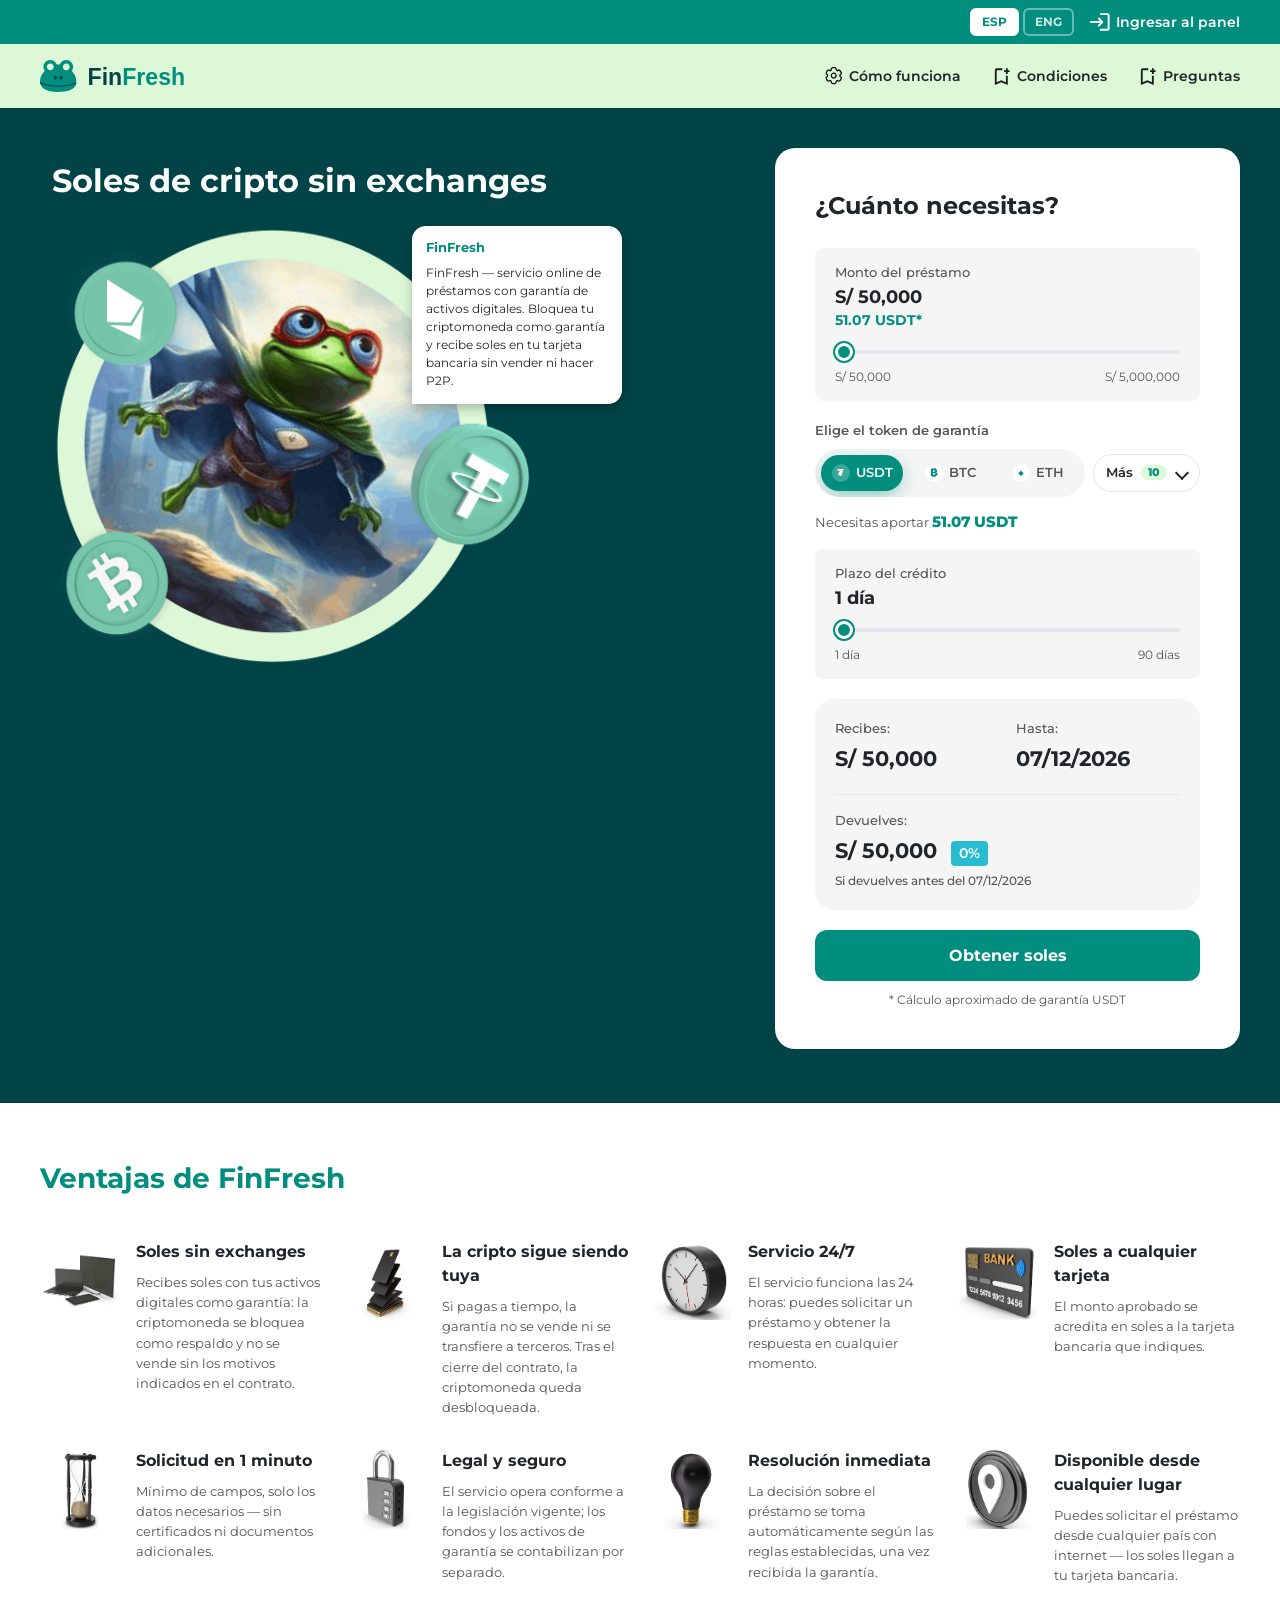
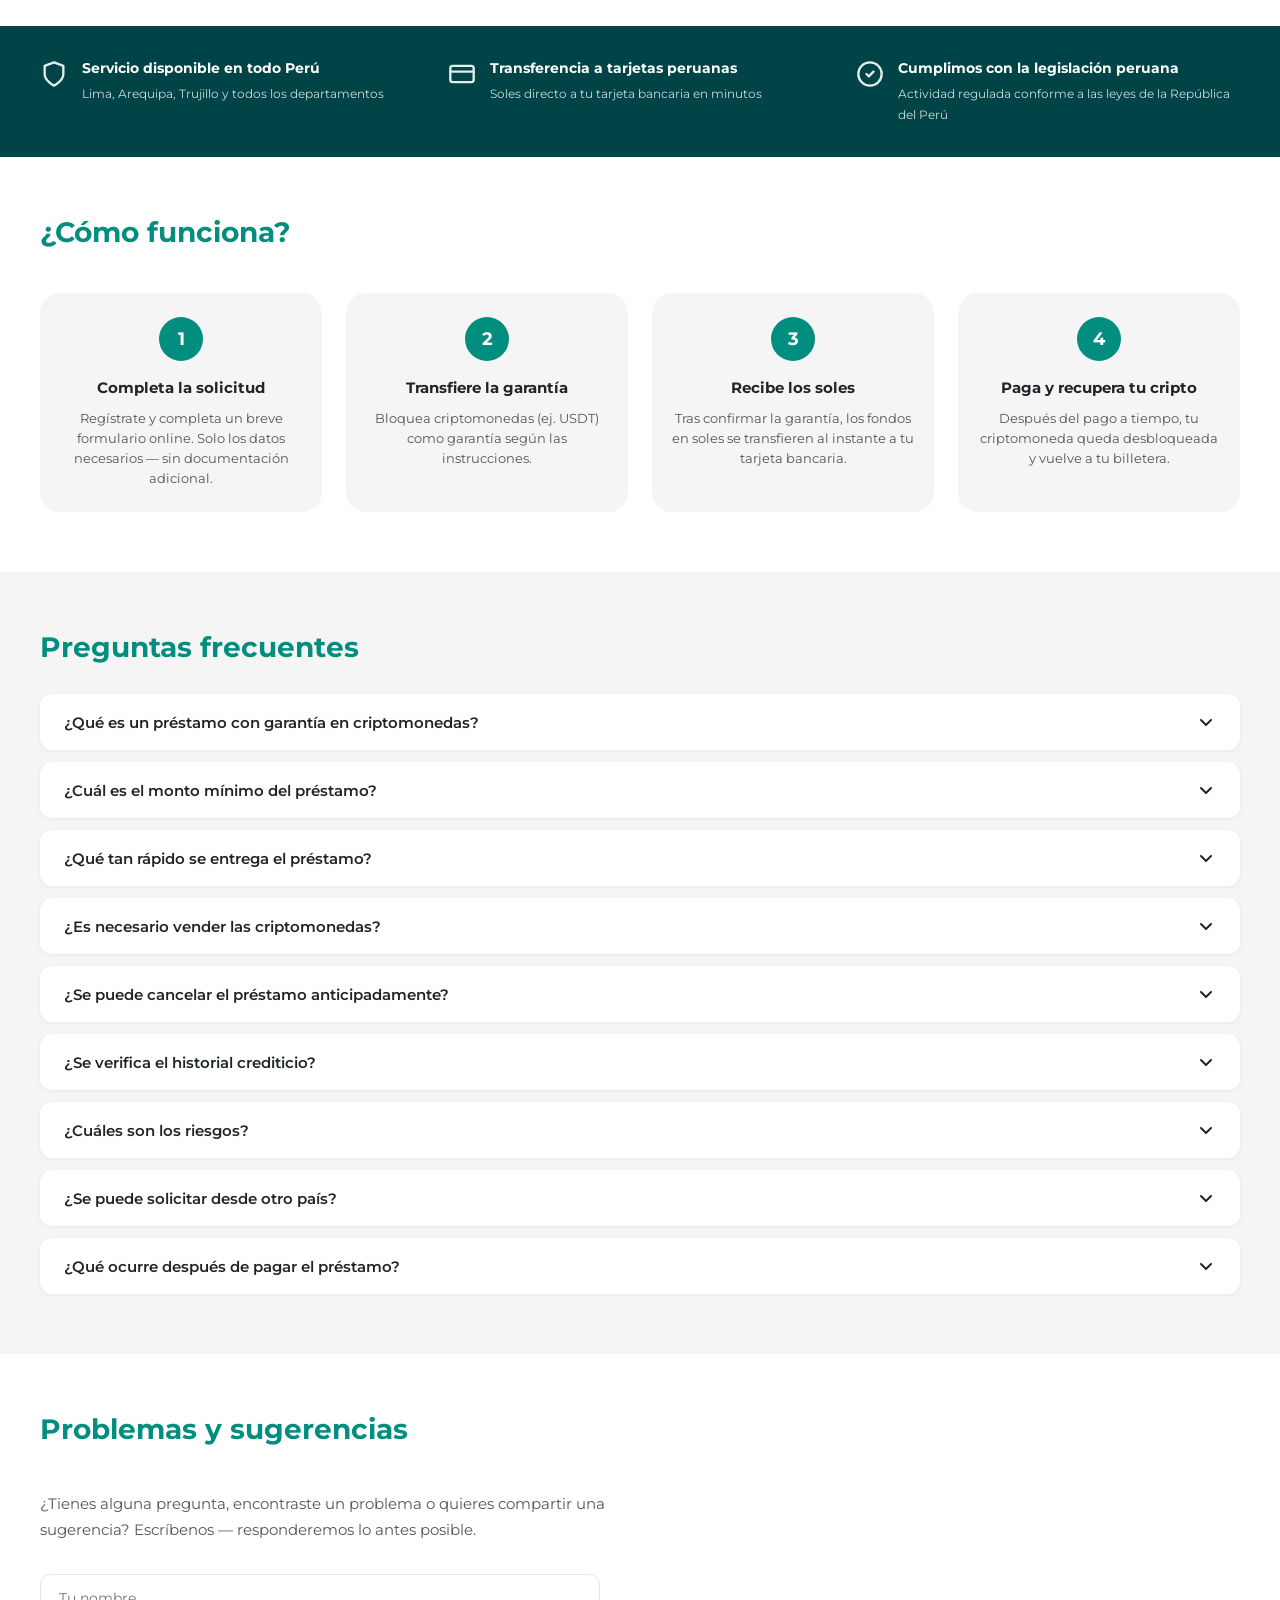
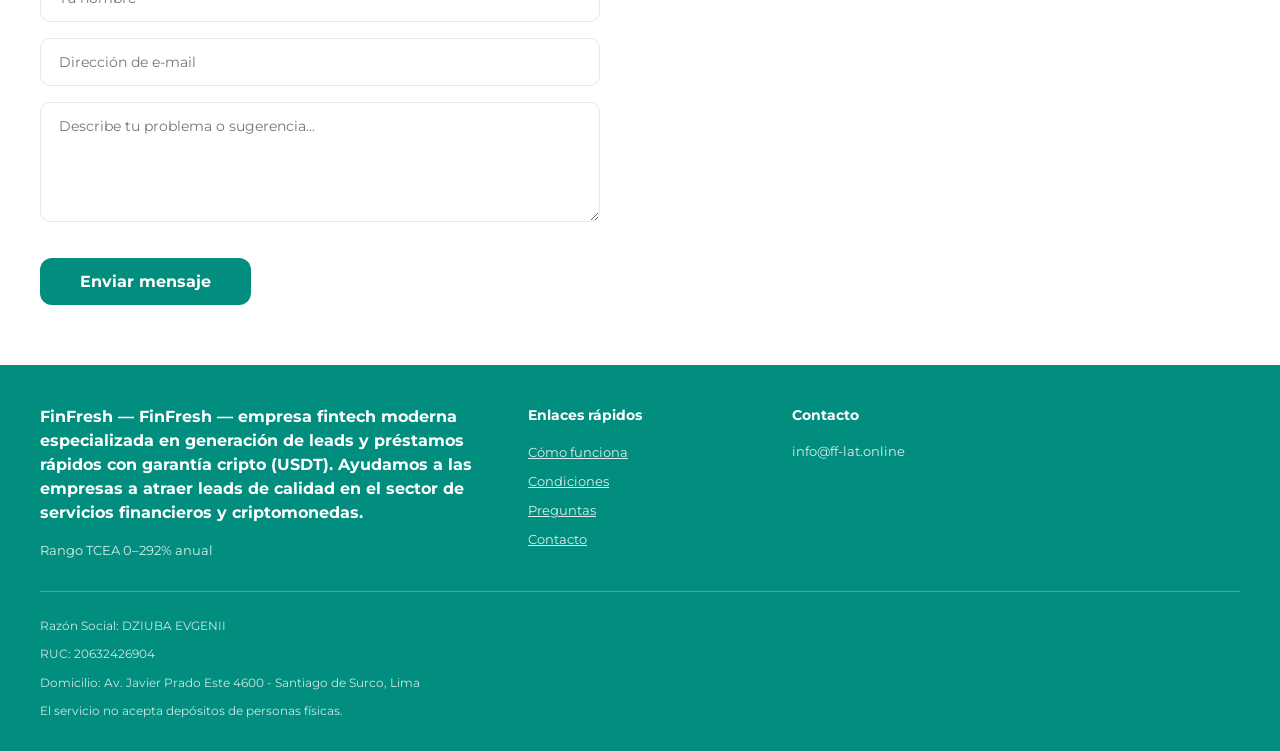
==== index.html @ c088be98 "Fix all HIGH and MEDIUM audit issues for Peru localization HIGH: - Fix Almaty (Kazakhstan) address i" ====
<!DOCTYPE html>
<html lang="es">
<head>
<!-- Google tag (gtag.js) -->
<script async src="https://www.googletagmanager.com/gtag/js?id=G-MBYTDG7WHK"></script>
<script>
  window.dataLayer = window.dataLayer || [];
  function gtag(){dataLayer.push(arguments);}
  gtag('js', new Date());
  gtag('config', 'G-MBYTDG7WHK');
</script>
<!-- End Google tag -->


  <meta charset="UTF-8" />
  <meta name="viewport" content="width=device-width, initial-scale=1.0" />
  <link rel="icon" href="/img/header_logo.svg" type="image/svg+xml"/>

  <!-- ═══ SEO ═══ -->
  <title>Préstamos en Perú con garantía cripto | Soles peruanos 24/7 | FinFresh</title>
  <meta name="description" content="FinFresh – préstamos en Perú con garantía USDT. Recibe soles desde S/ 50,000 hasta S/ 5,000,000 en tu tarjeta bancaria. Servicio disponible en todo Perú. Solicitud online en 1 minuto, decisión 24/7." />
  <meta name="robots" content="index, follow" />
  <meta name="author" content="FinFresh LLC" />

  <!-- ═══ Canonical & hreflang ═══ -->
  <link rel="canonical" href="https://www.ff-lat.online/" />
  <link rel="alternate" hreflang="es" href="https://www.ff-lat.online/" />
  <link rel="alternate" hreflang="en" href="https://www.ff-lat.online/" />
  <link rel="alternate" hreflang="x-default" href="https://www.ff-lat.online/" />

  <!-- ═══ Open Graph ═══ -->
  <meta property="og:type"        content="website" />
  <meta property="og:url"         content="https://www.ff-lat.online/" />
  <meta property="og:title"       content="Préstamos en Perú con garantía cripto | Soles peruanos 24/7 | FinFresh" />
  <meta property="og:description" content="Préstamos en Perú con garantía USDT. De S/ 50,000 a S/ 5,000,000 en soles a tu tarjeta. Sin vender cripto. Servicio disponible en todo Perú." />
  <meta property="og:image"       content="https://www.ff-lat.online/img/og-image.png" />
  <meta property="og:locale"      content="es_PE" />
  <meta property="og:locale:alternate" content="en_US" />
  <meta property="og:site_name"   content="FinFresh" />

  <!-- ═══ Twitter Card ═══ -->
  <meta name="twitter:card"        content="summary_large_image" />
  <meta name="twitter:title"       content="Préstamos en Perú con garantía cripto | FinFresh" />
  <meta name="twitter:description" content="Préstamos en Perú con garantía USDT. Soles peruanos de S/ 50,000 a S/ 5,000,000 a tu tarjeta bancaria." />
  <meta name="twitter:image"       content="https://www.ff-lat.online/img/og-image.png" />

  <link rel="preconnect" href="https://fonts.googleapis.com" />
  <link rel="preconnect" href="https://fonts.gstatic.com" crossorigin />
  <link href="https://fonts.googleapis.com/css2?family=Montserrat:wght@400;500;600;700&display=swap" rel="stylesheet" />

  <style>
    *, *::before, *::after { box-sizing: border-box; margin: 0; padding: 0; }

    :root {
      --green:       #028E7F;
      --lightgreen:  #DCF8D6;
      --darkgreen:   #004447;
      --gray-bg:     #F5F5F5;
      --border:      #E5E7EC;
      --cyan:        #29BBCF;
      --text:        #212529;
      --muted:       #555;
      --white:       #fff;
      --radius-card: 20px;
      --font:        'Montserrat', sans-serif;
    }

    body { font-family: var(--font); color: var(--text); font-size: 14px; line-height: 1.5; overflow-x: hidden; }
    a { text-decoration: none; color: inherit; }
    ul { list-style: none; }
    img { display: block; max-width: 100%; }

    .container { width: 100%; max-width: 1240px; margin: 0 auto; padding: 0 20px; }

    /* ── HEADER ── */
    .header__top { background-color: var(--green); padding: 8px 0; }
    .header__bottom { background-color: var(--lightgreen); padding: 14px 0; position: relative; }
    .header__top .container, .header__bottom .container { display: flex; align-items: center; }
    .header__top .container { justify-content: flex-end; gap: 16px; }
    .header__bottom .container { justify-content: space-between; }

    .enter-account {
      display: flex; align-items: center; color: #fff;
      font-size: 14px; font-weight: 600; gap: 6px;
    }
    .enter-account img { width: 20px; height: 20px; }
    .enter-account:hover { opacity: .85; }

    /* Language switcher (top bar) */
    .lang-switcher { display: flex; align-items: center; gap: 4px; }
    .lang-btn {
      padding: 3px 10px; font-size: 12px; font-weight: 700;
      border: 2px solid rgba(255,255,255,.4); border-radius: 6px;
      cursor: pointer; background: transparent; color: rgba(255,255,255,.8);
      transition: all .2s; font-family: var(--font); line-height: 1.5;
    }
    .lang-btn.active { background: #fff; color: var(--green); border-color: #fff; }
    .lang-btn:not(.active):hover { border-color: #fff; color: #fff; }

    .logo img { height: 36px; }

    .header__nav ul { display: flex; align-items: center; gap: 32px; }
    .header__nav a {
      display: flex; align-items: center; gap: 6px;
      font-size: 14px; font-weight: 600; color: var(--text); transition: color .2s;
    }
    .header__nav a:hover { color: var(--green); }
    .header__nav img { width: 18px; height: 18px; }

    /* ── BURGER ── */
    .burger-btn {
      display: none; background: none; border: none; cursor: pointer; padding: 6px;
      flex-direction: column; gap: 5px; align-items: center; justify-content: center;
      border-radius: 6px; transition: background .2s;
    }
    .burger-btn:hover { background: rgba(2,142,127,.1); }
    .burger-btn span {
      display: block; width: 22px; height: 2px;
      background-color: var(--text); border-radius: 2px;
      transition: transform .3s, opacity .3s;
    }
    .burger-btn.open span:nth-child(1) { transform: translateY(7px) rotate(45deg); }
    .burger-btn.open span:nth-child(2) { opacity: 0; transform: scaleX(0); }
    .burger-btn.open span:nth-child(3) { transform: translateY(-7px) rotate(-45deg); }

    /* ── MOBILE NAV ── */
    .mobile-nav { display: none; background: var(--lightgreen); border-top: 1px solid rgba(2,142,127,.2); }
    .mobile-nav.open { display: block; }
    .mobile-nav ul {
      padding: 10px 16px 4px; display: flex; flex-direction: column; gap: 2px;
    }
    .mobile-nav li a {
      display: flex; align-items: center; gap: 10px; padding: 12px 14px;
      font-size: 15px; font-weight: 600; color: var(--text);
      border-radius: 10px; transition: background .2s, color .2s;
    }
    .mobile-nav li a:hover { background: rgba(2,142,127,.12); color: var(--green); }
    .mobile-nav li a img { width: 18px; height: 18px; }
    .mobile-login { margin: 4px 16px 8px; }
    .mobile-login a {
      display: flex; align-items: center; justify-content: center; gap: 8px;
      background: var(--green); color: #fff; padding: 13px 20px;
      border-radius: 10px; font-weight: 600; font-size: 15px; width: 100%;
    }
    /* Mobile lang switcher */
    .mobile-lang { padding: 4px 16px 14px; display: flex; gap: 8px; }
    .mobile-lang .lang-btn {
      flex: 1; text-align: center; padding: 10px; font-size: 13px;
      border-color: rgba(0,0,0,.18); color: var(--text);
    }
    .mobile-lang .lang-btn.active { background: var(--green); color: #fff; border-color: var(--green); }

    /* ── HERO ── */
    .hero { background-color: var(--darkgreen); padding: 40px 0 54px; color: #fff; }
    .hero .container { display: flex; align-items: flex-start; gap: 24px; }
    .hero__left { flex: 1; padding: 14px 12px 0; display: flex; flex-direction: column; align-items: flex-start; }
    .hero h1 { font-size: 32px; line-height: 1.2; font-weight: 700; margin-bottom: 20px; color: #fff; }
    .hero__image { position: relative; width: 480px; max-width: 100%; }
    .hero__image > img { width: 100%; height: auto; display: block; }
    .hero__message {
      width: 210px; position: absolute; top: 6px; left: 360px;
      padding: 12px 14px 14px; border-radius: 14px 14px 14px 0;
      box-shadow: 0 4px 11px 0 rgba(0,0,0,.25); background-color: #fff;
      color: var(--text); font-size: 12px;
      animation: fadeFromTop .8s forwards; animation-delay: .6s; opacity: 0;
    }
    .hero__message strong { color: var(--green); font-weight: 700; font-size: 13px; }
    @keyframes fadeFromTop {
      from { opacity: 0; transform: translateY(-10px); }
      to   { opacity: 1; transform: translateY(0); }
    }
    .hero__right { width: 465px; flex-shrink: 0; }

    /* ── CALCULATOR ── */
    .calculator { background-color: #fff; padding: 40px; border-radius: var(--radius-card); color: var(--text); }
    .calculator h4 { font-size: 24px; font-weight: 700; margin-bottom: 24px; }
    .calculator__card { background-color: var(--gray-bg); padding: 15px 20px; border-radius: 8px; margin-bottom: 20px; }
    .calculator__card .title { color: var(--muted); font-weight: 500; margin-bottom: 4px; font-size: 13px; }
    .calculator__card .data  { font-size: 18px; line-height: 1.2; font-weight: 700; }
    .calculator__card .usdt  { color: var(--green); font-weight: 700; font-size: 14px; margin-top: 2px; }

    input[type=range] {
      -webkit-appearance: none; width: 100%; height: 4px; border-radius: 2px; outline: none; cursor: pointer;
      background: linear-gradient(to right, var(--green) 0%, var(--green) var(--val,0%), var(--border) var(--val,0%), var(--border) 100%);
    }
    input[type=range]::-webkit-slider-thumb {
      -webkit-appearance: none; width: 18px; height: 18px; border-radius: 50%;
      background: var(--green); cursor: pointer; border: 3px solid #fff; box-shadow: 0 0 0 2px var(--green);
    }
    .range-wrap { padding: 8px 0 4px; }
    .range-labels { display: flex; justify-content: space-between; font-size: 12px; color: var(--muted); margin-top: 4px; }

    .calculator-result { background-color: var(--gray-bg); padding: 20px; border-radius: var(--radius-card); font-weight: 500; margin-top: 20px; }
    .result-top {
      border-bottom: 1px solid var(--border); padding-bottom: 20px;
      display: flex; justify-content: space-between; align-items: flex-start; gap: 16px; margin-bottom: 16px;
    }
    .result-top > div, .result-bottom > div { flex: 1; }
    .result-bottom { display: flex; justify-content: space-between; align-items: flex-start; gap: 16px; }
    .result-top .label, .result-bottom .label { font-size: 13px; color: var(--muted); margin-bottom: 4px; }
    .result-number { font-size: 21px; font-weight: 700; }
    .result-percent {
      display: inline-block; padding: 2px 8px; color: #fff; background-color: var(--cyan);
      font-size: 14px; font-weight: 600; border-radius: 4px; margin-left: 8px;
    }
    .result-hint { font-size: 12px; color: var(--muted); margin-top: 6px; }

    .btn-get {
      display: block; width: 100%; background-color: var(--green); color: #fff;
      border: none; border-radius: 12px; padding: 16px; font-family: var(--font);
      font-size: 16px; font-weight: 700; cursor: pointer; margin-top: 20px;
      transition: background .2s; text-align: center;
    }
    .btn-get:hover { background-color: #026d60; }
    .calc-note { font-size: 12px; color: var(--muted); margin-top: 10px; text-align: center; }

    /* ── TOKEN SELECTOR ── */
    .token-section-label { font-size: 13px; color: var(--muted); font-weight: 600; margin-bottom: 8px; margin-top: 4px; }
    .collateral-hint { font-size: 13px; color: var(--muted); margin-bottom: 16px; margin-top: -4px; }
    .collateral-hint strong { color: var(--green); font-weight: 800; font-size: 15px; }

    .currency-row { display: flex; align-items: center; gap: 8px; margin-bottom: 18px; flex-wrap: nowrap; }
    .quick-chips {
      display: flex; gap: 6px; padding: 6px; background: var(--gray-bg);
      border-radius: 999px; flex: 1 1 auto; min-width: 0; overflow: hidden;
    }
    .quick-chips button {
      flex: 1 1 0; min-width: 0; border: 0; cursor: pointer; padding: 9px 10px;
      border-radius: 999px; background: transparent; color: var(--muted);
      font: 600 13px/1 var(--font); display: flex; align-items: center;
      justify-content: center; gap: 6px; transition: background .18s, color .18s;
      white-space: nowrap;
    }
    .quick-chips button:hover { color: var(--text); background: #e9f2ee; }
    .coin-glyph {
      width: 18px; height: 18px; border-radius: 50%; background: #fff;
      color: var(--green); display: grid; place-items: center; font-weight: 800;
      font-size: 10px; flex-shrink: 0;
    }
    .quick-chips button.selected-slot {
      background: var(--green); color: #fff;
      box-shadow: 0 6px 20px -4px rgba(2,142,127,.55);
      pointer-events: none;
    }
    .quick-chips button.selected-slot .coin-glyph { background: rgba(255,255,255,.22); color: #fff; }
    .quick-chips button.active { background: var(--green); color: #fff; box-shadow: 0 6px 14px -6px rgba(2,142,127,.5); }
    .quick-chips button.active .coin-glyph { background: rgba(255,255,255,.18); color: #fff; }

    .more-wrap { position: relative; flex: 0 0 auto; }
    .more-trigger {
      border: 1px solid var(--border); background: #fff; color: var(--text);
      padding: 10px 12px; border-radius: 999px; font: 600 13px/1 var(--font);
      cursor: pointer; display: inline-flex; align-items: center; gap: 8px;
      height: 38px; transition: border-color .15s, background .15s;
    }
    .more-trigger:hover { border-color: #c9ded6; background: #f7faf8; }
    .more-trigger[aria-expanded="true"] { border-color: var(--green); background: #f2faf6; }
    .more-trigger .chev {
      width: 10px; height: 10px; border-right: 2px solid currentColor;
      border-bottom: 2px solid currentColor; transform: rotate(45deg);
      transition: transform .18s; margin-left: 2px;
    }
    .more-trigger[aria-expanded="true"] .chev { transform: rotate(-135deg); }
    .more-count {
      background: var(--lightgreen); color: var(--green); font-size: 11px;
      font-weight: 800; padding: 2px 7px; border-radius: 999px;
    }
    .more-panel {
      position: absolute; right: 0; top: calc(100% + 8px); width: 280px;
      background: #fff; border-radius: 14px; border: 1px solid var(--border);
      box-shadow: 0 24px 50px -20px rgba(0,44,47,.25), 0 4px 12px rgba(0,44,47,.06);
      padding: 10px; z-index: 20; display: none;
    }
    .more-panel.open { display: block; }
    .more-search {
      width: 100%; border: 1px solid var(--border); background: var(--gray-bg);
      border-radius: 10px; padding: 9px 12px; font: 500 13px var(--font);
      color: var(--text); outline: none; margin-bottom: 8px;
    }
    .more-search:focus { border-color: var(--green); background: #fff; }
    .more-list { max-height: 240px; overflow-y: auto; margin: 0; padding: 0; list-style: none; }
    .more-list::-webkit-scrollbar { width: 8px; }
    .more-list::-webkit-scrollbar-thumb { background: #d6e4de; border-radius: 999px; }
    .more-item {
      display: flex; align-items: center; gap: 10px; padding: 9px 10px;
      border-radius: 10px; cursor: pointer; font: 600 13px var(--font);
      color: var(--text); transition: background .12s;
    }
    .more-item:hover { background: var(--gray-bg); }
    .more-item.active { background: var(--lightgreen); color: var(--green); }
    .more-item .ticker { flex: 1; }
    .more-item .name { color: var(--muted); font-weight: 500; font-size: 12px; }
    .more-item.active .name { color: var(--green); opacity: .8; }
    .more-empty { padding: 18px 10px; text-align: center; color: var(--muted); font-size: 13px; }

    /* ══ WAITLIST MODAL ══ */
    .wl-overlay {
      position: fixed; inset: 0; z-index: 9999;
      background: rgba(0,44,47,.78); backdrop-filter: blur(6px); -webkit-backdrop-filter: blur(6px);
      display: flex; align-items: center; justify-content: center; padding: 20px;
      opacity: 0; pointer-events: none; transition: opacity .35s ease;
    }
    .wl-overlay.active { opacity: 1; pointer-events: all; }
    .wl-card {
      background: #fff; border-radius: 28px; max-width: 520px; width: 100%;
      padding: 52px 44px 40px; position: relative; text-align: center;
      box-shadow: 0 32px 100px rgba(0,68,71,.45);
      transform: translateY(28px) scale(.97);
      transition: transform .35s cubic-bezier(.22,.68,0,1.2);
    }
    .wl-overlay.active .wl-card { transform: translateY(0) scale(1); }
    .wl-close {
      position: absolute; top: 18px; right: 18px; background: var(--gray-bg); border: none; cursor: pointer;
      width: 34px; height: 34px; border-radius: 50%; font-size: 18px; line-height: 34px;
      color: var(--muted); transition: background .2s, color .2s;
      display: flex; align-items: center; justify-content: center;
    }
    .wl-close:hover { background: #e0e0e0; color: var(--text); }
    .wl-badge {
      display: inline-flex; align-items: center; gap: 6px;
      background: var(--lightgreen); color: var(--green);
      font-size: 11px; font-weight: 700; padding: 5px 14px;
      border-radius: 20px; text-transform: uppercase; letter-spacing: .6px; margin-bottom: 22px;
    }
    .wl-badge-dot { width: 7px; height: 7px; border-radius: 50%; background: var(--green); animation: wl-blink 1.4s ease-in-out infinite; }
    @keyframes wl-blink { 0%,100%{opacity:1} 50%{opacity:.25} }
    .wl-icon {
      width: 80px; height: 80px;
      background: linear-gradient(135deg, var(--green) 0%, var(--cyan) 100%);
      border-radius: 50%; margin: 0 auto 26px;
      display: flex; align-items: center; justify-content: center;
      box-shadow: 0 8px 28px rgba(2,142,127,.4);
    }
    .wl-icon svg { width: 40px; height: 40px; }
    .wl-title { font-size: 28px; font-weight: 800; color: var(--darkgreen); line-height: 1.18; margin-bottom: 14px; }
    .wl-title em { font-style: normal; color: var(--green); }
    .wl-desc { font-size: 14px; color: var(--muted); line-height: 1.7; margin-bottom: 24px; max-width: 370px; margin-left: auto; margin-right: auto; }
    .wl-desc strong { color: var(--text); }
    .wl-perks { display: flex; gap: 10px; justify-content: center; margin-bottom: 28px; flex-wrap: wrap; }
    .wl-perk { display: flex; align-items: center; gap: 5px; background: var(--gray-bg); border-radius: 10px; padding: 7px 13px; font-size: 12px; font-weight: 600; color: var(--text); }
    .wl-perk-check { color: var(--green); font-weight: 800; font-size: 13px; }
    .wl-success { display: none; padding: 18px 20px; background: var(--lightgreen); border-radius: 14px; color: var(--darkgreen); font-weight: 600; font-size: 15px; margin-bottom: 16px; line-height: 1.5; white-space: pre-line; }
    .wl-success.show { display: block; }
    .wl-error { display: none; padding: 10px 14px; background: #fee2e2; border-radius: 10px; color: #b91c1c; font-size: 13px; margin-bottom: 14px; }
    .wl-error.show { display: block; }
    .wl-form { display: flex; gap: 10px; margin-bottom: 12px; }
    .wl-email {
      flex: 1; padding: 15px 18px; border: 2px solid var(--border); border-radius: 14px;
      font-family: var(--font); font-size: 14px; outline: none;
      transition: border-color .2s, box-shadow .2s; color: var(--text);
    }
    .wl-email:focus { border-color: var(--green); box-shadow: 0 0 0 3px rgba(2,142,127,.12); }
    .wl-email::placeholder { color: #aaa; }
    .wl-btn {
      background: var(--green); color: #fff; border: none; border-radius: 14px;
      padding: 15px 22px; font-family: var(--font); font-size: 14px; font-weight: 700;
      cursor: pointer; white-space: nowrap;
      transition: background .2s, transform .12s, box-shadow .2s;
      box-shadow: 0 4px 16px rgba(2,142,127,.35);
    }
    .wl-btn:hover { background: #026d60; box-shadow: 0 6px 22px rgba(2,142,127,.45); }
    .wl-btn:active { transform: scale(.97); }
    .wl-btn:disabled { background: #9ca3af; box-shadow: none; cursor: not-allowed; }
    .wl-privacy { font-size: 11.5px; color: #aaa; }

    /* ── ADVANTAGES ── */
    .advantages-section { padding: 60px 0 40px; }
    .section-subtitle { font-size: 28px; line-height: 1.14; font-weight: 700; color: var(--green); margin-bottom: 45px; }
    .advantages-grid { display: grid; grid-template-columns: repeat(4, 1fr); gap: 32px 24px; }
    .adv-card { display: flex; align-items: flex-start; gap: 16px; }
    .adv-card img { width: 80px; height: 80px; object-fit: contain; flex-shrink: 0; }
    .adv-card__text h4 { font-size: 16px; font-weight: 700; margin-bottom: 8px; }
    .adv-card__text p  { font-size: 13px; line-height: 1.55; color: var(--muted); }

    /* ── FAQ ── */
    .faq-section { padding: 60px 0; background-color: var(--gray-bg); }
    .faq-section .section-subtitle { margin-bottom: 30px; }
    .faq-list { display: flex; flex-direction: column; gap: 12px; }
    .faq-item { background: #fff; border-radius: 12px; overflow: hidden; box-shadow: 0 1px 4px rgba(0,0,0,.06); }
    .faq-item__question {
      width: 100%; background: none; border: none; cursor: pointer;
      padding: 18px 24px; font-family: var(--font); font-size: 15px; font-weight: 600;
      color: var(--text); text-align: left; display: flex; justify-content: space-between;
      align-items: center; gap: 12px; transition: color .2s;
    }
    .faq-item__question:hover { color: var(--green); }
    .faq-item__question svg { flex-shrink: 0; transition: transform .3s; }
    .faq-item.open .faq-item__question svg { transform: rotate(180deg); }
    .faq-item.open .faq-item__question { color: var(--green); }
    .faq-item__answer {
      max-height: 0; overflow: hidden; transition: max-height .35s ease, padding .35s ease;
      font-size: 14px; line-height: 1.65; color: var(--muted); padding: 0 24px;
    }
    .faq-item.open .faq-item__answer { max-height: 400px; padding: 0 24px 20px; }

    /* ── PERU TRUST STRIP ── */
    .peru-strip { background: var(--darkgreen); color: #fff; padding: 32px 0; }
    .peru-strip__grid { display: grid; grid-template-columns: repeat(3, 1fr); gap: 24px; }
    .peru-strip__item { display: flex; align-items: flex-start; gap: 14px; }
    .peru-strip__item svg { flex-shrink: 0; opacity: .9; margin-top: 2px; }
    .peru-strip__item strong { display: block; font-size: 14px; font-weight: 700; margin-bottom: 4px; }
    .peru-strip__item span { font-size: 12px; opacity: .8; line-height: 1.5; }
    @media (max-width: 768px) { .peru-strip__grid { grid-template-columns: 1fr; gap: 20px; } }

    /* ── HOW IT WORKS ── */
    .howitworks-section { padding: 60px 0; }
    .steps-grid { display: grid; grid-template-columns: repeat(4, 1fr); gap: 24px; margin-top: 10px; }
    .step-card { background: var(--gray-bg); border-radius: var(--radius-card); padding: 24px 20px; display: flex; flex-direction: column; align-items: center; text-align: center; }
    .step-num { width: 44px; height: 44px; border-radius: 50%; background: var(--green); color: #fff; font-size: 18px; font-weight: 700; display: flex; align-items: center; justify-content: center; margin-bottom: 16px; flex-shrink: 0; }
    .step-card h4 { font-size: 15px; font-weight: 700; margin-bottom: 8px; }
    .step-card p  { font-size: 13px; color: var(--muted); line-height: 1.55; }

    /* ── FOOTER ── */
    .footer { background-color: var(--green); color: #fff; padding: 40px 0 30px; }
    .footer-grid { display: grid; grid-template-columns: 2fr 1fr 2fr; gap: 40px; padding-bottom: 30px; border-bottom: 1px solid rgba(255,255,255,.25); margin-bottom: 24px; }
    .footer-about .brand { font-size: 16px; font-weight: 700; margin-bottom: 12px; }
    .footer-about p { font-size: 13px; line-height: 1.6; opacity: .9; }
    .footer-about .psk { font-size: 13px; margin-top: 16px; opacity: .85; }
    .footer-links h5, .footer-contact h5 { font-size: 14px; font-weight: 700; margin-bottom: 16px; }
    .footer-links ul li + li { margin-top: 8px; }
    .footer-links a { font-size: 13px; color: rgba(255,255,255,.85); text-decoration: underline; }
    .footer-links a:hover { color: #fff; }
    .footer-contact .phone { display: flex; align-items: center; gap: 8px; font-size: 16px; font-weight: 700; margin-bottom: 8px; }
    .footer-contact .phone img { width: 20px; height: 20px; filter: brightness(0) invert(1); }
    .footer-contact .email { font-size: 13px; opacity: .85; margin-bottom: 16px; }
    .footer-legal { font-size: 12px; line-height: 1.7; opacity: .8; }
    .footer-legal p + p { margin-top: 8px; }
    .footer-legal a { color: rgba(255,255,255,.85); text-decoration: underline; }
    .footer-legal a:hover { color: #fff; }

    #kak-eto-rabotaet, #faq, #kontakt { scroll-margin-top: 80px; }

    /* ═══ RESPONSIVE ═══ */
    @media (max-width: 1180px) {
      .hero__message { width: 160px; font-size: 11px; left: 270px; top: 6px; }
    }
    @media (max-width: 991px) {
      .hero .container { flex-direction: column; }
      .hero__left { width: 100%; padding: 0; align-items: center; }
      .hero h1 { text-align: center; }
      .hero__image { width: 100%; max-width: 440px; }
      .hero__message { display: none; }
      .hero__right { width: 100%; }
      .calculator { padding: 30px; }
      .advantages-grid { grid-template-columns: repeat(2, 1fr); }
      .steps-grid { grid-template-columns: repeat(2, 1fr); }
      .footer-grid { grid-template-columns: 1fr 1fr; }
    }
    @media (max-width: 768px) {
      .header__nav { display: none !important; }
      .burger-btn  { display: flex; }
      .header__top { display: none; }
      .header__bottom { padding: 12px 0; }
      .logo img { height: 32px; }
      .hero .container { flex-direction: column; }
      .hero__left { width: 100%; padding: 0; align-items: center; }
      .hero h1 { text-align: center; font-size: 24px; }
      .hero { padding: 28px 0 36px; }
      .hero__image { width: 100%; max-width: 360px; margin: 0 auto; }
      .hero__message { display: none; }
      .hero__right { width: 100%; }
      .calculator { padding: 24px; }
      .advantages-grid { grid-template-columns: 1fr; }
      .steps-grid { grid-template-columns: repeat(2, 1fr); }
      .footer-grid { grid-template-columns: 1fr; gap: 24px; }
      .section-subtitle { font-size: 22px; margin-bottom: 24px; }
      .advantages-section { padding: 40px 0 24px; }
      .howitworks-section { padding: 40px 0; }
      .faq-section { padding: 40px 0; }
      .faq-item__question { font-size: 14px; padding: 15px 18px; }
      .faq-item__answer   { padding: 0 18px; }
      .faq-item.open .faq-item__answer { padding: 0 18px 16px; }
      .footer { padding: 28px 0 16px; }
      .footer-legal { font-size: 11px; }
      .adv-card img { width: 60px; height: 60px; }
    }
    @media (max-width: 575px) {
      .container { padding: 0 14px; }
      .hero h1 { font-size: 20px; }
      .hero__image { max-width: 240px; }
      .calculator { padding: 16px; border-radius: 14px; }
      .calculator h4 { font-size: 17px; margin-bottom: 14px; }
      .calculator__card { padding: 12px 14px; }
      .calculator__card .data { font-size: 16px; }
      .result-number { font-size: 16px; }
      .quick-chips button { padding: 8px 6px; font-size: 12px; gap: 4px; }
      .coin-glyph { width: 16px; height: 16px; font-size: 9px; }
      .more-trigger { padding: 8px 10px; font-size: 12px; height: 34px; }
      .more-panel { width: 240px; }
      .result-percent { font-size: 12px; padding: 2px 6px; margin-left: 4px; }
      .steps-grid { grid-template-columns: 1fr; gap: 14px; }
      .section-subtitle { font-size: 19px; }
      .adv-card img { width: 52px; height: 52px; }
      .adv-card { gap: 10px; }
      .wl-card { padding: 40px 22px 32px; }
      .wl-title { font-size: 23px; }
      .wl-form { flex-direction: column; }
      .wl-btn { padding: 16px; }
    }
    @media (max-width: 400px) {
      .container { padding: 0 12px; }
      .logo img { height: 26px; }
      .hero h1 { font-size: 17px; }
      .section-subtitle { font-size: 17px; }
      .calculator { padding: 12px; }
    }
  </style>

  <!-- ═══ Yandex.Metrika ═══ -->
  <script type="text/javascript">
    (function(m,e,t,r,i,k,a){
        m[i]=m[i]||function(){(m[i].a=m[i].a||[]).push(arguments)};
        m[i].l=1*new Date();
        for (var j = 0; j < document.scripts.length; j++) {if (document.scripts[j].src === r) { return; }}
        k=e.createElement(t),a=e.getElementsByTagName(t)[0],k.async=1,k.src=r,a.parentNode.insertBefore(k,a)
    })(window, document,'script','https://mc.yandex.ru/metrika/tag.js?id=108464041', 'ym');
    ym(108464041, 'init', {
      ssr: true, webvisor: true, clickmap: true, ecommerce: "dataLayer",
      referrer: document.referrer, url: location.href,
      accurateTrackBounce: true, trackLinks: true
    });
  </script>
  <noscript><div><img src="https://mc.yandex.ru/watch/108464041" style="position:absolute; left:-9999px;" alt="" /></div></noscript>
</head>
<body>


<!-- ═══════════════ HEADER ═══════════════ -->
<header>
  <div class="header__top">
    <div class="container">
      <!-- Language switcher -->
      <div class="lang-switcher">
        <button class="lang-btn active" data-lang-btn="es" onclick="setLang('es');gtag('event','click',{event_category:'button',event_label:'lang_switch_es'});">ESP</button>
        <button class="lang-btn" data-lang-btn="en" onclick="setLang('en');gtag('event','click',{event_category:'button',event_label:'lang_switch_en'});">ENG</button>
      </div>
      <a href="#" class="enter-account" data-goal="header_login_click" onclick="openWaitlistModal();gtag('event','click',{event_category:'link',event_label:'header_login'});return false;">
        <img src="img/login.svg" data-i18n-aria="login_text" alt="Ingresar al panel" />
        <span data-i18n="login_text">Ingresar al panel</span>
      </a>
    </div>
  </div>
  <div class="header__bottom">
    <div class="container">
      <a href="index.html" class="logo" onclick="gtag('event','click',{event_category:'link',event_label:'header_logo'});">
        <img src="img/header_logo.svg" data-i18n-aria="logo_alt" alt="FinFresh – préstamos con garantía en criptomonedas" />
      </a>
      <nav class="header__nav" aria-label="Navegación">
        <ul>
          <li>
            <a href="kak-eto-rabotaet/index.html" onclick="gtag('event','click',{event_category:'link',event_label:'nav_how_it_works'});">
              <img src="img/settings.svg" alt="" />
              <span data-i18n="nav_how">Cómo funciona</span>
            </a>
          </li>
          <li>
            <a href="usloviya/index.html" onclick="gtag('event','click',{event_category:'link',event_label:'nav_terms'});">
              <img src="img/bookmark_add.svg" alt="" />
              <span data-i18n="nav_terms">Condiciones</span>
            </a>
          </li>
          <li>
            <a href="faq/index.html" onclick="gtag('event','click',{event_category:'link',event_label:'nav_faq'});">
              <img src="img/bookmark_add.svg" alt="" />
              <span data-i18n="nav_faq">Preguntas</span>
            </a>
          </li>
        </ul>
      </nav>
      <button class="burger-btn" id="burgerBtn" aria-label="Menu" aria-expanded="false" onclick="gtag('event','click',{event_category:'button',event_label:'header_mobile_menu'});">
        <span></span><span></span><span></span>
      </button>
    </div>
  </div>
  <!-- Mobile nav -->
  <nav class="mobile-nav" id="mobileNav" aria-label="Navegación móvil">
    <ul>
      <li><a href="kak-eto-rabotaet/index.html" onclick="gtag('event','click',{event_category:'link',event_label:'nav_how_it_works'});"><img src="img/settings.svg" alt="" /><span data-i18n="nav_how">Cómo funciona</span></a></li>
      <li><a href="usloviya/index.html" onclick="gtag('event','click',{event_category:'link',event_label:'nav_terms'});"><img src="img/bookmark_add.svg" alt="" /><span data-i18n="nav_terms">Condiciones</span></a></li>
      <li><a href="faq/index.html" onclick="gtag('event','click',{event_category:'link',event_label:'nav_faq'});"><img src="img/bookmark_add.svg" alt="" /><span data-i18n="nav_faq">Preguntas</span></a></li>
    </ul>
    <div class="mobile-login">
      <a href="#" onclick="openWaitlistModal();gtag('event','click',{event_category:'link',event_label:'link_anchor'});return false;">
        <img src="img/login.svg" alt="" style="width:18px;height:18px;filter:brightness(0)invert(1);" />
        <span data-i18n="login_text">Ingresar al panel</span>
      </a>
    </div>
    <div class="mobile-lang">
      <button class="lang-btn active" data-lang-btn="es" onclick="setLang('es');gtag('event','click',{event_category:'button',event_label:'lang_switch_es'});">ESP</button>
      <button class="lang-btn" data-lang-btn="en" onclick="setLang('en');gtag('event','click',{event_category:'button',event_label:'lang_switch_en'});">ENG</button>
    </div>
  </nav>
</header>

<!-- ═══════════════ HERO ═══════════════ -->
<section class="hero">
  <div class="container">
    <div class="hero__left">
      <h1 data-i18n="hero_title">Soles de cripto sin exchanges</h1>
      <div class="hero__image">
        <img src="img/hero__image.png" alt="FinFresh" />
        <div class="hero__message">
          <div><strong data-i18n="hero_bubble_title">FinFresh</strong></div>
          <div style="margin-top:6px;line-height:1.5;" data-i18n="hero_bubble_text">
            FinFresh — servicio online de préstamos con garantía de activos digitales. Bloquea tu criptomoneda como garantía y recibe soles en tu tarjeta bancaria sin vender ni hacer P2P.
          </div>
        </div>
      </div>
    </div>

    <div class="hero__right">
      <div class="calculator">
        <h4 data-i18n="calc_title">¿Cuánto necesitas?</h4>

        <div class="calculator__card">
          <div class="title" data-i18n="calc_amount_label">Monto del préstamo</div>
          <div class="data" id="amountDisplay">S/ 50,000</div>
          <div class="usdt" id="usdtDisplay">116.53 USDT*</div>
          <div class="range-wrap">
            <input type="range" id="amountSlider" min="50000" max="5000000" value="50000" step="50000" oninput="updateCalc();gtagCalcDebounce(this);" />
          </div>
          <div class="range-labels">
            <span data-i18n="calc_min_amount">S/ 50,000</span>
            <span data-i18n="calc_max_amount">S/ 5,000,000</span>
          </div>
        </div>

        <div class="token-section-label" data-i18n="calc_token_label">Elige el token de garantía</div>
        <div class="currency-row">
          <div class="quick-chips" id="quickChips" role="tablist" aria-label="Moneda de garantía"></div>
          <div class="more-wrap">
            <button type="button" class="more-trigger" id="moreTrigger" aria-haspopup="listbox" aria-expanded="false">
              <span data-i18n="calc_more_btn">Más</span>
              <span class="more-count" id="moreCount">0</span>
              <span class="chev" aria-hidden="true"></span>
            </button>
            <div class="more-panel" id="morePanel" role="listbox">
              <input type="text" class="more-search" id="moreSearch" data-i18n-ph="calc_search_placeholder" placeholder="Buscar moneda…" />
              <ul class="more-list" id="moreList"></ul>
            </div>
          </div>
        </div>

        <div class="collateral-hint"><span data-i18n="calc_collateral_prefix">Necesitas aportar</span> <strong id="collateralAmount">—</strong></div>

        <div class="calculator__card">
          <div class="title" data-i18n="calc_term_label">Plazo del crédito</div>
          <div class="data" id="termDisplay">1 día</div>
          <div class="range-wrap">
            <input type="range" id="termSlider" min="1" max="90" value="1" step="1" oninput="updateCalc();gtagCalcDebounce(this);" />
          </div>
          <div class="range-labels">
            <span data-i18n="calc_min_term">1 día</span>
            <span data-i18n="calc_max_term">90 días</span>
          </div>
        </div>

        <div class="calculator-result">
          <div class="result-top">
            <div>
              <div class="label" data-i18n="calc_take_label">Recibes:</div>
              <div class="result-number" id="takeAmount">S/ 50,000</div>
            </div>
            <div>
              <div class="label" data-i18n="calc_due_label">Hasta:</div>
              <div class="result-number" id="dueDate">—</div>
            </div>
          </div>
          <div class="result-bottom">
            <div>
              <div class="label" data-i18n="calc_return_label">Devuelves:</div>
              <div class="result-number" id="returnAmount">S/ 50,000 <span class="result-percent">0%</span></div>
              <div class="result-hint" id="resultHint">
                <span data-i18n="calc_hint_prefix">Si devuelves antes del</span>
                <span id="hintDate">—</span>
                <span data-i18n="calc_hint_suffix"></span>
              </div>
            </div>
          </div>
        </div>

        <button class="btn-get" data-goal="cta_get_soles" onclick="openWaitlistModal();gtag('event','click',{event_category:'button',event_label:'cta_get_soles'});">
          <span data-i18n="calc_btn">Obtener soles</span>
        </button>
        <div class="calc-note" data-i18n="calc_note">* Cálculo aproximado de garantía USDT</div>
        <!-- Note: calc_note text is dynamically updated by updateCalc() with the selected currency -->
      </div>
    </div>
  </div>
</section>

<!-- ═══════════════ ADVANTAGES ═══════════════ -->
<section class="advantages-section">
  <div class="container">
    <h2 class="section-subtitle" data-i18n="adv_title">Ventajas de FinFresh</h2>
    <div class="advantages-grid">

      <div class="adv-card">
        <img src="img/AdvantagesPicture1.png" alt="" />
        <div class="adv-card__text">
          <h4 data-i18n="adv1_title">Soles sin exchanges</h4>
          <p data-i18n="adv1_text">Recibes soles con tus activos digitales como garantía: la criptomoneda se bloquea como respaldo y no se vende sin los motivos indicados en el contrato.</p>
        </div>
      </div>

      <div class="adv-card">
        <img src="img/AdvantagesPicture2.png" alt="" />
        <div class="adv-card__text">
          <h4 data-i18n="adv2_title">La cripto sigue siendo tuya</h4>
          <p data-i18n="adv2_text">Si pagas a tiempo, la garantía no se vende ni se transfiere a terceros. Tras el cierre del contrato, la criptomoneda queda desbloqueada.</p>
        </div>
      </div>

      <div class="adv-card">
        <img src="img/AdvantagesPicture3.png" alt="" />
        <div class="adv-card__text">
          <h4 data-i18n="adv3_title">Servicio 24/7</h4>
          <p data-i18n="adv3_text">El servicio funciona las 24 horas: puedes solicitar un préstamo y obtener la respuesta en cualquier momento.</p>
        </div>
      </div>

      <div class="adv-card">
        <img src="img/AdvantagesPicture4.png" alt="" />
        <div class="adv-card__text">
          <h4 data-i18n="adv4_title">Soles a cualquier tarjeta</h4>
          <p data-i18n="adv4_text">El monto aprobado se acredita en soles a la tarjeta bancaria que indiques.</p>
        </div>
      </div>

      <div class="adv-card">
        <img src="img/AdvantagesPicture5.png" alt="" />
        <div class="adv-card__text">
          <h4 data-i18n="adv5_title">Solicitud en 1 minuto</h4>
          <p data-i18n="adv5_text">Mínimo de campos, solo los datos necesarios — sin certificados ni documentos adicionales.</p>
        </div>
      </div>

      <div class="adv-card">
        <img src="img/AdvantagesPicture6.png" alt="" />
        <div class="adv-card__text">
          <h4 data-i18n="adv6_title">Legal y seguro</h4>
          <p data-i18n="adv6_text">El servicio opera conforme a la legislación vigente; los fondos y los activos de garantía se contabilizan por separado.</p>
        </div>
      </div>

      <div class="adv-card">
        <img src="img/AdvantagesPicture7.png" alt="" />
        <div class="adv-card__text">
          <h4 data-i18n="adv7_title">Resolución inmediata</h4>
          <p data-i18n="adv7_text">La decisión sobre el préstamo se toma automáticamente según las reglas establecidas, una vez recibida la garantía.</p>
        </div>
      </div>

      <div class="adv-card">
        <img src="img/AdvantagesPicture8.png" alt="" />
        <div class="adv-card__text">
          <h4 data-i18n="adv8_title">Disponible desde cualquier lugar</h4>
          <p data-i18n="adv8_text">Puedes solicitar el préstamo desde cualquier país con internet — los soles llegan a tu tarjeta bancaria.</p>
        </div>
      </div>

    </div>
  </div>
</section>

<!-- ═══════════════ PERU TRUST STRIP ═══════════════ -->
<section class="peru-strip">
  <div class="container">
    <div class="peru-strip__grid">
      <div class="peru-strip__item">
        <svg width="28" height="28" viewBox="0 0 24 24" fill="none" stroke="currentColor" stroke-width="2" stroke-linecap="round" stroke-linejoin="round"><path d="M12 22s8-4 8-10V5l-8-3-8 3v7c0 6 8 10 8 10z"/></svg>
        <div>
          <strong data-i18n="peru_strip1_title">Servicio disponible en todo Perú</strong>
          <span data-i18n="peru_strip1_text">Lima, Arequipa, Trujillo y todos los departamentos</span>
        </div>
      </div>
      <div class="peru-strip__item">
        <svg width="28" height="28" viewBox="0 0 24 24" fill="none" stroke="currentColor" stroke-width="2" stroke-linecap="round" stroke-linejoin="round"><rect x="2" y="5" width="20" height="14" rx="2"/><line x1="2" y1="10" x2="22" y2="10"/></svg>
        <div>
          <strong data-i18n="peru_strip2_title">Transferencia a tarjetas peruanas</strong>
          <span data-i18n="peru_strip2_text">Soles directo a tu tarjeta bancaria en minutos</span>
        </div>
      </div>
      <div class="peru-strip__item">
        <svg width="28" height="28" viewBox="0 0 24 24" fill="none" stroke="currentColor" stroke-width="2" stroke-linecap="round" stroke-linejoin="round"><path d="M9 12l2 2 4-4"/><path d="M12 2a10 10 0 1 0 0 20 10 10 0 0 0 0-20z"/></svg>
        <div>
          <strong data-i18n="peru_strip3_title">Cumplimos con la legislación peruana</strong>
          <span data-i18n="peru_strip3_text">Actividad regulada conforme a las leyes de la República del Perú</span>
        </div>
      </div>
    </div>
  </div>
</section>

<!-- ═══════════════ HOW IT WORKS ═══════════════ -->
<section class="howitworks-section" id="kak-eto-rabotaet">
  <div class="container">
    <h2 class="section-subtitle" data-i18n="hiw_title">¿Cómo funciona?</h2>
    <div class="steps-grid">
      <div class="step-card">
        <div class="step-num">1</div>
        <h4 data-i18n="step1_title">Completa la solicitud</h4>
        <p data-i18n="step1_text">Regístrate y completa un breve formulario online. Solo los datos necesarios — sin documentación adicional.</p>
      </div>
      <div class="step-card">
        <div class="step-num">2</div>
        <h4 data-i18n="step2_title">Transfiere la garantía</h4>
        <p data-i18n="step2_text">Bloquea criptomonedas (ej. USDT) como garantía según las instrucciones.</p>
      </div>
      <div class="step-card">
        <div class="step-num">3</div>
        <h4 data-i18n="step3_title">Recibe los soles</h4>
        <p data-i18n="step3_text">Tras confirmar la garantía, los fondos en soles se transfieren al instante a tu tarjeta bancaria.</p>
      </div>
      <div class="step-card">
        <div class="step-num">4</div>
        <h4 data-i18n="step4_title">Paga y recupera tu cripto</h4>
        <p data-i18n="step4_text">Después del pago a tiempo, tu criptomoneda queda desbloqueada y vuelve a tu billetera.</p>
      </div>
    </div>
  </div>
</section>

<!-- ═══════════════ FAQ ═══════════════ -->
<section class="faq-section" id="faq">
  <div class="container">
    <h2 class="section-subtitle" data-i18n="faq_title">Preguntas frecuentes</h2>
    <div class="faq-list">

      <div class="faq-item">
        <button class="faq-item__question" onclick="toggleFaq(this);gtag('event','click',{event_category:'button',event_label:'faq1_q'});">
 <span data-i18n="faq1_q">¿Qué es un préstamo con garantía en criptomonedas?</span>
          <svg width="20" height="20" viewBox="0 0 20 20" fill="none"><path d="M5 8l5 5 5-5" stroke="currentColor" stroke-width="2" stroke-linecap="round" stroke-linejoin="round"/></svg>
        </button>
        <div class="faq-item__answer" data-i18n="faq1_a">Es un préstamo en soles donde tus activos digitales (ej. USDT) funcionan como garantía. La criptomoneda se bloquea durante la vigencia del contrato y no se vende sin los motivos previstos en la oferta pública.</div>
      </div>

      <div class="faq-item">
        <button class="faq-item__question" onclick="toggleFaq(this);gtag('event','click',{event_category:'button',event_label:'faq2_q'});">
 <span data-i18n="faq2_q">¿Cuál es el monto mínimo del préstamo?</span>
          <svg width="20" height="20" viewBox="0 0 20 20" fill="none"><path d="M5 8l5 5 5-5" stroke="currentColor" stroke-width="2" stroke-linecap="round" stroke-linejoin="round"/></svg>
        </button>
        <div class="faq-item__answer" data-i18n="faq2_a">El monto mínimo es de S/ 50,000. El rango actualizado siempre se muestra en la calculadora de la página principal.</div>
      </div>

      <div class="faq-item">
        <button class="faq-item__question" onclick="toggleFaq(this);gtag('event','click',{event_category:'button',event_label:'faq3_q'});">
 <span data-i18n="faq3_q">¿Qué tan rápido se entrega el préstamo?</span>
          <svg width="20" height="20" viewBox="0 0 20 20" fill="none"><path d="M5 8l5 5 5-5" stroke="currentColor" stroke-width="2" stroke-linecap="round" stroke-linejoin="round"/></svg>
        </button>
        <div class="faq-item__answer" data-i18n="faq3_a">Con los datos correctos y la garantía depositada, el préstamo suele entregarse en 5–10 minutos: tras la activación, los fondos se transfieren a tu tarjeta bancaria.</div>
      </div>

      <div class="faq-item">
        <button class="faq-item__question" onclick="toggleFaq(this);gtag('event','click',{event_category:'button',event_label:'faq4_q'});">
 <span data-i18n="faq4_q">¿Es necesario vender las criptomonedas?</span>
          <svg width="20" height="20" viewBox="0 0 20 20" fill="none"><path d="M5 8l5 5 5-5" stroke="currentColor" stroke-width="2" stroke-linecap="round" stroke-linejoin="round"/></svg>
        </button>
        <div class="faq-item__answer" data-i18n="faq4_a">No. Los activos digitales funcionan como garantía y se bloquean durante la vigencia del contrato. Si cumples con las obligaciones, la criptomoneda no se vende y regresa a tu disposición.</div>
      </div>

      <div class="faq-item">
        <button class="faq-item__question" onclick="toggleFaq(this);gtag('event','click',{event_category:'button',event_label:'faq5_q'});">
 <span data-i18n="faq5_q">¿Se puede cancelar el préstamo anticipadamente?</span>
          <svg width="20" height="20" viewBox="0 0 20 20" fill="none"><path d="M5 8l5 5 5-5" stroke="currentColor" stroke-width="2" stroke-linecap="round" stroke-linejoin="round"/></svg>
        </button>
        <div class="faq-item__answer" data-i18n="faq5_a">Sí. Puedes cancelar el préstamo en cualquier momento. En ese caso, el cobro de comisiones/intereses se detiene según las condiciones de la oferta pública, y la cripto de garantía queda desbloqueada.</div>
      </div>

      <div class="faq-item">
        <button class="faq-item__question" onclick="toggleFaq(this);gtag('event','click',{event_category:'button',event_label:'faq6_q'});">
 <span data-i18n="faq6_q">¿Se verifica el historial crediticio?</span>
          <svg width="20" height="20" viewBox="0 0 20 20" fill="none"><path d="M5 8l5 5 5-5" stroke="currentColor" stroke-width="2" stroke-linecap="round" stroke-linejoin="round"/></svg>
        </button>
        <div class="faq-item__answer" data-i18n="faq6_a">La verificación del historial crediticio puede realizarse dentro de los límites previstos por la ley y la oferta pública. No se requieren constancias de ingresos en papel — la decisión se toma online.</div>
      </div>

      <div class="faq-item">
        <button class="faq-item__question" onclick="toggleFaq(this);gtag('event','click',{event_category:'button',event_label:'faq7_q'});">
 <span data-i18n="faq7_q">¿Cuáles son los riesgos?</span>
          <svg width="20" height="20" viewBox="0 0 20 20" fill="none"><path d="M5 8l5 5 5-5" stroke="currentColor" stroke-width="2" stroke-linecap="round" stroke-linejoin="round"/></svg>
        </button>
        <div class="faq-item__answer" data-i18n="faq7_a">El riesgo principal está relacionado con la volatilidad del precio de los activos digitales. Si el valor de la garantía cae significativamente, las reglas del servicio pueden requerir garantía adicional o el pago parcial/total del préstamo. Las condiciones detalladas se describen en la oferta pública.</div>
      </div>

      <div class="faq-item">
        <button class="faq-item__question" onclick="toggleFaq(this);gtag('event','click',{event_category:'button',event_label:'faq8_q'});">
 <span data-i18n="faq8_q">¿Se puede solicitar desde otro país?</span>
          <svg width="20" height="20" viewBox="0 0 20 20" fill="none"><path d="M5 8l5 5 5-5" stroke="currentColor" stroke-width="2" stroke-linecap="round" stroke-linejoin="round"/></svg>
        </button>
        <div class="faq-item__answer" data-i18n="faq8_a">Sí. El servicio funciona online y puedes estar en cualquier ciudad o país. El estado de residencia no importa — solo necesitas pasar la identificación remota y tener una tarjeta bancaria para recibir los soles.</div>
      </div>

      <div class="faq-item">
        <button class="faq-item__question" onclick="toggleFaq(this);gtag('event','click',{event_category:'button',event_label:'faq9_q'});">
 <span data-i18n="faq9_q">¿Qué ocurre después de pagar el préstamo?</span>
          <svg width="20" height="20" viewBox="0 0 20 20" fill="none"><path d="M5 8l5 5 5-5" stroke="currentColor" stroke-width="2" stroke-linecap="round" stroke-linejoin="round"/></svg>
        </button>
        <div class="faq-item__answer" data-i18n="faq9_a">Tras el pago total del préstamo, la criptomoneda de garantía queda desbloqueada y vuelve a estar disponible en tu billetera. Lo que hagas con los activos después depende de ti.</div>
      </div>

    </div>
  </div>
</section>

<!-- ═══════════════ CONTACT ═══════════════ -->
<section style="padding:60px 0; background:#fff;" id="kontakt">
  <div class="container">
    <h2 class="section-subtitle" data-i18n="contact_title">Problemas y sugerencias</h2>
    <p style="max-width:600px; color:var(--muted); font-size:15px; margin-bottom:32px; line-height:1.7;" data-i18n="contact_desc">
      ¿Tienes alguna pregunta, encontraste un problema o quieres compartir una sugerencia? Escríbenos — responderemos lo antes posible.
    </p>
    <form id="contactForm" onsubmit="handleForm(event)" style="max-width:560px; display:flex; flex-direction:column; gap:16px;">
      <input type="text" id="contactName" data-i18n-ph="contact_name" placeholder="Tu nombre" required
             style="padding:14px 18px; border:1px solid var(--border); border-radius:10px; font-family:var(--font); font-size:14px; outline:none; width:100%;" />
      <input type="email" id="contactEmail" data-i18n-ph="contact_email_ph" placeholder="Dirección de e-mail" required
             style="padding:14px 18px; border:1px solid var(--border); border-radius:10px; font-family:var(--font); font-size:14px; outline:none; width:100%;" />
      <textarea rows="5" id="contactMsg" data-i18n-ph="contact_msg" placeholder="Describe tu problema o sugerencia..." required
                style="padding:14px 18px; border:1px solid var(--border); border-radius:10px; font-family:var(--font); font-size:14px; outline:none; resize:vertical; width:100%;"></textarea>
      <button type="submit" class="btn-get" data-goal="contact_form_submit" style="width:auto; align-self:flex-start; padding:14px 40px;" onclick="gtag('event','click',{event_category:'button',event_label:'contact_form_submit'});">
        <span data-i18n="contact_btn">Enviar mensaje</span>
      </button>
    </form>
  </div>
</section>

<!-- ═══════════════ FOOTER ═══════════════ -->
<footer class="footer">
  <div class="container">
    <div class="footer-grid">
      <div class="footer-about">
        <div class="brand">
          <strong>FinFresh</strong> — <span data-i18n="footer_about">empresa fintech moderna especializada en generación de leads y préstamos rápidos con garantía cripto (USDT). Ayudamos a las empresas a atraer leads de calidad en el sector de servicios financieros y criptomonedas.</span>
        </div>
        <div class="psk" data-i18n="footer_rate">Rango TCEA 0–292% anual</div>
      </div>
      <div class="footer-links">
        <h5 data-i18n="footer_links_title">Enlaces rápidos</h5>
        <ul>
          <li><a href="kak-eto-rabotaet/index.html" data-i18n="nav_how" onclick="gtag('event','click',{event_category:'link',event_label:'nav_how_it_works'});">Cómo funciona</a></li>
          <li><a href="usloviya/index.html" data-i18n="nav_terms" onclick="gtag('event','click',{event_category:'link',event_label:'nav_terms'});">Condiciones</a></li>
          <li><a href="faq/index.html" data-i18n="nav_faq" onclick="gtag('event','click',{event_category:'link',event_label:'nav_faq'});">Preguntas</a></li>
          <li><a href="kontakt/index.html" data-i18n="nav_contact" onclick="gtag('event','click',{event_category:'link',event_label:'nav_contact'});">Contacto</a></li>
        </ul>
      </div>
      <div class="footer-contact">
        <h5 data-i18n="footer_contact_title">Contacto</h5>
        <div class="email">info@ff-lat.online</div>
      </div>
    </div>
    <div class="footer-legal">
      <p data-i18n="footer_legal1">Razón Social: DZIUBA EVGENII</p>
      <p data-i18n="footer_legal2">RUC: 20632426904</p>
      <p data-i18n="footer_legal3">Domicilio: Av. Javier Prado Este 4600 - Santiago de Surco, Lima</p>
      <p data-i18n="footer_legal4">El servicio no acepta depósitos de personas físicas.</p>
    </div>
  </div>
</footer>

<!-- ═══════════════ WAITLIST MODAL ═══════════════ -->
<div class="wl-overlay" id="waitlistModal" role="dialog" aria-modal="true" aria-labelledby="wlTitle">
  <div class="wl-card">
    <button class="wl-close" onclick="closeWaitlistModal();gtag('event','click',{event_category:'button',event_label:'modal_close'});" data-i18n-aria="wl_close_aria" aria-label="Cerrar">✕</button>

    <div class="wl-badge">
      <div class="wl-badge-dot"></div>
      <span data-i18n="wl_badge">En desarrollo</span>
    </div>

    <div class="wl-icon">
      <svg viewBox="0 0 48 48" fill="none" xmlns="http://www.w3.org/2000/svg">
        <path d="M24 8C15.163 8 8 15.163 8 24C8 32.837 15.163 40 24 40C32.837 40 40 32.837 40 24C40 15.163 32.837 8 24 8Z" stroke="white" stroke-width="2.5" stroke-linecap="round"/>
        <path d="M24 16V24L30 28" stroke="white" stroke-width="2.8" stroke-linecap="round" stroke-linejoin="round"/>
        <path d="M36 10L38 8M10 38L12 36" stroke="white" stroke-width="2.2" stroke-linecap="round" opacity=".6"/>
      </svg>
    </div>

    <h2 class="wl-title" id="wlTitle">
      <span data-i18n="wl_title_part1">Algo grande</span><br>
      <em data-i18n="wl_title_part2">¡está por llegar!</em>
    </h2>

    <p class="wl-desc" data-i18n="wl_desc">
      La plataforma FinFresh está en la etapa final de lanzamiento. Deja tu e-mail — serás el primero en enterarte del inicio y disfrutarás de una oferta exclusiva para usuarios tempranos.
    </p>

    <div class="wl-perks">
      <div class="wl-perk"><span class="wl-perk-check">✓</span> <span data-i18n="wl_perk1">Acceso prioritario</span></div>
      <div class="wl-perk"><span class="wl-perk-check">✓</span> <span data-i18n="wl_perk2">Oferta especial en el lanzamiento</span></div>
      <div class="wl-perk"><span class="wl-perk-check">✓</span> <span data-i18n="wl_perk3">Sin spam</span></div>
    </div>

    <div class="wl-success" id="wlSuccess" data-i18n="wl_success">🎉 ¡Genial! Estás en la lista de espera.
¡Te avisamos primero!</div>
    <div class="wl-error" id="wlError" data-i18n="wl_error">Algo salió mal. Intenta de nuevo o escribe a info@ff-lat.online</div>

    <form class="wl-form" id="wlForm" onsubmit="handleWaitlistSubmit(event)" novalidate style="flex-direction:column;max-width:100%;overflow:hidden;">
      <input type="text" class="wl-email" id="wlName"
             placeholder="Tu nombre completo"
             required autocomplete="name" style="margin-bottom:8px;" />
      <input type="email" class="wl-email" id="wlEmail"
             data-i18n-ph="wl_email_ph"
             placeholder="Tu dirección de e-mail"
             required autocomplete="email" style="margin-bottom:8px;" />
      <div style="display:flex;gap:8px;margin-bottom:8px;min-width:0;">
        <input type="text" class="wl-email" id="wlAmount"
               placeholder="Monto (S/)"
               required style="flex:1;min-width:0;" />
        <input type="text" class="wl-email" id="wlTerm"
               placeholder="Plazo (días)"
               required style="flex:0 0 110px;min-width:0;" />
      </div>
      <button type="submit" class="wl-btn" id="wlBtn" data-goal="waitlist_submit" style="width:100%;" onclick="gtag('event','click',{event_category:'button',event_label:'waitlist_submit'});">
        <span data-i18n="wl_btn">Solicitar préstamo 🚀</span>
      </button>
    </form>

    <p class="wl-privacy" data-i18n="wl_privacy">🔒 Tu e-mail está seguro. Sin spam.</p>
  </div>
</div>

<!-- ═══════════════ SCHEMA.ORG JSON-LD ═══════════════ -->
<script type="application/ld+json">
{
  "@context": "https://schema.org",
  "@graph": [
    {
      "@type": "Organization",
      "@id": "https://www.ff-lat.online/#organization",
      "name": "FinFresh LLC",
      "url": "https://www.ff-lat.online",
      "logo": { "@type": "ImageObject", "url": "https://www.ff-lat.online/img/header_logo.svg" },
      "description": "Servicio online de préstamos con garantía de activos digitales en Perú.",
      "address": {
        "@type": "PostalAddress",
        "streetAddress": "Av. Javier Prado Este 4600",
        "addressLocality": "Santiago de Surco, Lima",
        "postalCode": "",
        "addressCountry": "PE"
      },
      "contactPoint": {
        "@type": "ContactPoint",
        "contactType": "customer service",
        "areaServed": "PE",
        "availableLanguage": ["es", "en"]
      }
    },
    {
      "@type": "WebSite",
      "@id": "https://www.ff-lat.online/#website",
      "url": "https://www.ff-lat.online",
      "name": "FinFresh",
      "description": "Préstamos con garantía cripto – soles online 24/7",
      "publisher": { "@id": "https://www.ff-lat.online/#organization" },
      "inLanguage": ["es", "en"]
    },
    {
      "@type": "FinancialProduct",
      "name": "Préstamo con garantía en criptomonedas",
      "provider": { "@id": "https://www.ff-lat.online/#organization" },
      "description": "Préstamo en soles con garantía USDT. La criptomoneda se bloquea como respaldo y no se vende.",
      "url": "https://www.ff-lat.online/",
      "currenciesAccepted": "PEN",
      "areaServed": { "@type": "Country", "name": "Peru" },
      "offers": {
        "@type": "Offer",
        "priceCurrency": "PEN",
        "priceSpecification": {
          "@type": "PriceSpecification",
          "minPrice": 50000,
          "maxPrice": 5000000,
          "priceCurrency": "PEN"
        },
        "availability": "https://schema.org/InStock"
      }
    },
    {
      "@type": "FinancialService",
      "name": "FinFresh",
      "url": "https://www.ff-lat.online/",
      "areaServed": "Peru",
      "serviceType": "Préstamos con garantía cripto",
      "provider": { "@id": "https://www.ff-lat.online/#organization" },
      "availableChannel": {
        "@type": "ServiceChannel",
        "serviceUrl": "https://www.ff-lat.online/",
        "availableLanguage": ["es", "en"]
      }
    }
  ]
}
</script>

<!-- ═══════════════ SCRIPTS ═══════════════ -->
<script>
/* ============================================================
   FinFresh — Internationalization (Spanish / English)
   Supports: es (Español, default) · en (English)
   ============================================================ */

window.I18N = {

  /* ─────────────────── ESPAÑOL ─────────────────── */
  es: {
    /* Header */
    login_text:        'Ingresar al panel',
    logo_alt:          'FinFresh – préstamos con garantía en criptomonedas',
    nav_how:           'Cómo funciona',
    nav_terms:         'Condiciones',
    nav_faq:           'Preguntas',
    nav_contact:       'Contacto',
    nav_refer:         'Invita a un amigo',
    nav_legal:         'Información legal',

    /* Hero */
    hero_title:        'Soles de cripto sin exchanges',
    hero_bubble_title: 'FinFresh',
    hero_bubble_text:  'FinFresh — servicio online de préstamos con garantía de activos digitales. Bloquea tu criptomoneda como garantía y recibe soles en tu tarjeta bancaria sin vender ni hacer P2P.',

    /* Calculator */
    calc_title:         '¿Cuánto necesitas?',
    calc_amount_label:  'Monto del préstamo',
    calc_term_label:    'Plazo del crédito',
    calc_min_amount:    'S/ 50,000',
    calc_max_amount:    'S/ 5,000,000',
    calc_min_term:      '1 día',
    calc_max_term:      '90 días',
    calc_take_label:    'Recibes:',
    calc_due_label:     'Hasta:',
    calc_return_label:  'Devuelves:',
    calc_hint_prefix:   'Si devuelves antes del',
    calc_hint_suffix:   '',
    calc_btn:           'Obtener soles',
    calc_note:          '* Cálculo aproximado de garantía',
    calc_token_label:   'Elige el token de garantía',
    calc_more_btn:      'Más',
    calc_search_placeholder: 'Buscar moneda…',
    calc_search_empty:  'No se encontró',
    calc_collateral_prefix: 'Necesitas aportar',

    /* Advantages */
    adv_title:     'Ventajas de FinFresh',
    adv1_title:    'Soles sin exchanges',
    adv1_text:     'Recibes soles con tus activos digitales como garantía: la criptomoneda se bloquea como respaldo y no se vende sin los motivos indicados en el contrato.',
    adv2_title:    'La cripto sigue siendo tuya',
    adv2_text:     'Si pagas a tiempo, la garantía no se vende ni se transfiere a terceros. Tras el cierre del contrato, la criptomoneda queda desbloqueada.',
    adv3_title:    'Servicio 24/7',
    adv3_text:     'El servicio funciona las 24 horas: puedes solicitar un préstamo y obtener la respuesta en cualquier momento.',
    adv4_title:    'Soles a cualquier tarjeta',
    adv4_text:     'El monto aprobado se acredita en soles a la tarjeta bancaria que indiques.',
    adv5_title:    'Solicitud en 1 minuto',
    adv5_text:     'Mínimo de campos, solo los datos necesarios — sin certificados ni documentos adicionales.',
    adv6_title:    'Legal y seguro',
    adv6_text:     'El servicio opera conforme a la legislación vigente; los fondos y los activos de garantía se contabilizan por separado.',
    adv7_title:    'Resolución inmediata',
    adv7_text:     'La decisión sobre el préstamo se toma automáticamente según las reglas establecidas, una vez recibida la garantía.',
    adv8_title:    'Disponible desde cualquier lugar',
    adv8_text:     'Puedes solicitar el préstamo desde cualquier país con internet — los soles llegan a tu tarjeta bancaria.',

    /* How it works */
    hiw_title:     '¿Cómo funciona?',
    step1_title:   'Completa la solicitud',
    step1_text:    'Regístrate y completa un breve formulario online. Solo los datos necesarios — sin documentación adicional.',
    step2_title:   'Transfiere la garantía',
    step2_text:    'Bloquea criptomonedas (ej. USDT) como garantía según las instrucciones.',
    step3_title:   'Recibe los soles',
    step3_text:    'Tras confirmar la garantía, los fondos en soles se transfieren al instante a tu tarjeta bancaria.',
    step4_title:   'Paga y recupera tu cripto',
    step4_text:    'Después del pago a tiempo, tu criptomoneda queda desbloqueada y vuelve a tu billetera.',

    /* FAQ */
    faq_title:  'Preguntas frecuentes',
    faq1_q:     '¿Qué es un préstamo con garantía en criptomonedas?',
    faq1_a:     'Es un préstamo en soles donde tus activos digitales (ej. USDT) funcionan como garantía. La criptomoneda se bloquea durante la vigencia del contrato y no se vende sin los motivos previstos en la oferta pública.',
    faq2_q:     '¿Cuál es el monto mínimo del préstamo?',
    faq2_a:     'El monto mínimo es de S/ 50,000. El rango actualizado siempre se muestra en la calculadora de la página principal.',
    faq3_q:     '¿Qué tan rápido se entrega el préstamo?',
    faq3_a:     'Con los datos correctos y la garantía depositada, el préstamo suele entregarse en 5–10 minutos: tras la activación, los fondos se transfieren a tu tarjeta bancaria.',
    faq4_q:     '¿Es necesario vender las criptomonedas?',
    faq4_a:     'No. Los activos digitales funcionan como garantía y se bloquean durante la vigencia del contrato. Si cumples con las obligaciones, la criptomoneda no se vende y regresa a tu disposición.',
    faq5_q:     '¿Se puede cancelar el préstamo anticipadamente?',
    faq5_a:     'Sí. Puedes cancelar el préstamo en cualquier momento. En ese caso, el cobro de comisiones/intereses se detiene según las condiciones de la oferta pública, y la cripto de garantía queda desbloqueada.',
    faq6_q:     '¿Se verifica el historial crediticio?',
    faq6_a:     'La verificación del historial crediticio puede realizarse dentro de los límites previstos por la ley y la oferta pública. No se requieren constancias de ingresos en papel — la decisión se toma online.',
    faq7_q:     '¿Cuáles son los riesgos?',
    faq7_a:     'El riesgo principal está relacionado con la volatilidad del precio de los activos digitales. Si el valor de la garantía cae significativamente, las reglas del servicio pueden requerir garantía adicional o el pago parcial/total del préstamo. Las condiciones detalladas se describen en la oferta pública.',
    faq8_q:     '¿Se puede solicitar desde otro país?',
    faq8_a:     'Sí. El servicio funciona online y puedes estar en cualquier ciudad o país. El estado de residencia no importa — solo necesitas pasar la identificación remota y tener una tarjeta bancaria para recibir los soles.',
    faq9_q:     '¿Qué ocurre después de pagar el préstamo?',
    faq9_a:     'Tras el pago total del préstamo, la criptomoneda de garantía queda desbloqueada y vuelve a estar disponible en tu billetera. Lo que hagas con los activos después depende de ti.',

    /* Contact section */
    contact_title:    'Problemas y sugerencias',
    contact_desc:     '¿Tienes alguna pregunta, encontraste un problema o quieres compartir una sugerencia? Escríbenos — responderemos lo antes posible.',
    contact_name:     'Tu nombre',
    contact_email_ph: 'Dirección de e-mail',
    contact_msg:      'Describe tu problema o sugerencia...',
    contact_btn:      'Enviar mensaje',
    contact_sent:     'Enviado ✓',

    /* Peru trust strip */
    peru_strip1_title: 'Servicio disponible en todo Perú',
    peru_strip1_text:  'Lima, Arequipa, Trujillo y todos los departamentos',
    peru_strip2_title: 'Transferencia a tarjetas peruanas',
    peru_strip2_text:  'Soles directo a tu tarjeta bancaria en minutos',
    peru_strip3_title: 'Cumplimos con la legislación peruana',
    peru_strip3_text:  'Actividad regulada conforme a las leyes de la República del Perú',

    /* Footer */
    footer_about:        'FinFresh — empresa fintech moderna especializada en generación de leads y préstamos rápidos con garantía cripto (USDT). Ayudamos a las empresas a atraer leads de calidad en el sector de servicios financieros y criptomonedas.',
    footer_rate:         'Rango TCEA 0–292% anual',
    footer_links_title:  'Enlaces rápidos',
    footer_contact_title:'Contacto',
    footer_legal1:       'Razón Social: DZIUBA EVGENII',
    footer_legal2:       'RUC: 20632426904',
    footer_legal3:       'Domicilio: Av. Javier Prado Este 4600 - Santiago de Surco, Lima',
    footer_legal4:       'El servicio no acepta depósitos de personas físicas.',

    /* Waitlist modal */
    wl_badge:       'En desarrollo',
    wl_title_part1: 'Algo grande',
    wl_title_part2: '¡está por llegar!',
    wl_desc:        'La plataforma FinFresh está en la etapa final de lanzamiento. Deja tu e-mail — serás el primero en enterarte del inicio y disfrutarás de una oferta exclusiva para usuarios tempranos.',
    wl_perk1:       'Acceso prioritario',
    wl_perk2:       'Oferta especial en el lanzamiento',
    wl_perk3:       'Sin spam',
    wl_success:     '🎉 ¡Genial! Estás en la lista de espera.\n¡Te avisamos primero!',
    wl_error:       'Algo salió mal. Intenta de nuevo o escribe a info@ff-lat.online',
    wl_email_ph:    'Tu dirección de e-mail',
    wl_btn:         'Solicitar préstamo 🚀',
    wl_privacy:     '🔒 Tu e-mail está seguro. Sin spam.',
    wl_close_aria:  'Cerrar',

    /* Subpages — general */
    breadcrumb_home: 'Inicio',
    cta_btn:         'Calcular préstamo',
  },

  /* ─────────────────── ENGLISH ─────────────────── */
  en: {
    /* Header */
    login_text:        'Log in to account',
    logo_alt:          'FinFresh – crypto-backed loans',
    nav_how:           'How it works',
    nav_terms:         'Terms',
    nav_faq:           'FAQ',
    nav_contact:       'Contact',
    nav_refer:         'Refer a friend',
    nav_legal:         'Legal information',

    /* Hero */
    hero_title:        'Soles from crypto without exchanges',
    hero_bubble_title: 'FinFresh',
    hero_bubble_text:  'FinFresh — online loan service backed by digital assets. Lock your crypto as collateral and receive soles on your bank card without selling or P2P trading.',

    /* Calculator */
    calc_title:         'How much do you need?',
    calc_amount_label:  'Loan amount',
    calc_term_label:    'Loan term',
    calc_min_amount:    'S/ 50,000',
    calc_max_amount:    'S/ 5,000,000',
    calc_min_term:      '1 day',
    calc_max_term:      '90 days',
    calc_take_label:    'You receive:',
    calc_due_label:     'Due by:',
    calc_return_label:  'You repay:',
    calc_hint_prefix:   'If you repay by',
    calc_hint_suffix:   '',
    calc_btn:           'Get soles',
    calc_note:          '* Approximate collateral calculation',
    calc_token_label:   'Choose collateral token',
    calc_more_btn:      'More',
    calc_search_placeholder: 'Search currency…',
    calc_search_empty:  'Nothing found',
    calc_collateral_prefix: 'You need to deposit',

    /* Advantages */
    adv_title:     'Why FinFresh',
    adv1_title:    'Soles without exchanges',
    adv1_text:     'Receive soles with your digital assets as collateral: crypto is locked as security and not sold without the grounds specified in the agreement.',
    adv2_title:    'Your crypto stays yours',
    adv2_text:     'If you repay on time, the collateral is not sold or transferred to third parties. After the contract closes, your crypto is unlocked.',
    adv3_title:    '24/7 service',
    adv3_text:     'The service runs around the clock: apply for a loan and get a decision any time.',
    adv4_title:    'Soles to any card',
    adv4_text:     'The approved amount is transferred in soles to the bank card you specify.',
    adv5_title:    'Apply in 1 minute',
    adv5_text:     'Minimal fields, only essential data — no certificates or extra documents required.',
    adv6_title:    'Legal and secure',
    adv6_text:     'The service operates in compliance with applicable law; funds and collateral assets are accounted for separately.',
    adv7_title:    'Instant decision',
    adv7_text:     'The loan decision is made automatically according to established rules once collateral is received.',
    adv8_title:    'Available worldwide',
    adv8_text:     'You can take out a loan from any country with internet access — soles are transferred to your bank card.',

    /* How it works */
    hiw_title:     'How it works',
    step1_title:   'Fill out the application',
    step1_text:    'Register and fill out a short online form. Only the essential data — no extra documents.',
    step2_title:   'Transfer collateral',
    step2_text:    'Lock cryptocurrency (e.g. USDT) as collateral following the instructions.',
    step3_title:   'Receive soles',
    step3_text:    'After collateral is confirmed, funds in soles are instantly transferred to your bank card.',
    step4_title:   'Repay and get your crypto back',
    step4_text:    'After timely repayment, your crypto is unlocked and returned to your wallet.',

    /* FAQ */
    faq_title:  'Frequently asked questions',
    faq1_q:     'What is a crypto-backed loan?',
    faq1_a:     'It is a soles loan where your digital assets (e.g. USDT) serve as collateral. The crypto is locked for the duration of the agreement and not sold without grounds stipulated in the public offer.',
    faq2_q:     'What is the minimum loan amount?',
    faq2_a:     'The minimum loan amount is S/ 50,000. The current range is always shown in the calculator on the main page.',
    faq3_q:     'How quickly is the loan issued?',
    faq3_a:     'With correct data and deposited collateral, the loan is usually issued within 5–10 minutes: after activation, funds are transferred to your bank card.',
    faq4_q:     'Do I need to sell my crypto?',
    faq4_a:     'No. Digital assets serve as collateral and are locked for the term of the agreement. If you meet your obligations, the crypto is not sold and is returned to your possession.',
    faq5_q:     'Can I repay the loan early?',
    faq5_a:     'Yes. You can fully repay the loan at any time. In that case, commission/interest accrual stops per the public offer terms, and the collateral crypto is unlocked.',
    faq6_q:     'Is credit history checked?',
    faq6_a:     'Credit history checks may be performed within the limits provided by law and the public offer. Paper income statements are not required — the decision is made online.',
    faq7_q:     'What are the risks?',
    faq7_a:     'The main risk relates to the volatility of digital asset prices. If collateral value drops significantly, service rules may require additional collateral or partial/full loan repayment. Full terms are described in the public offer.',
    faq8_q:     'Can I apply from another country?',
    faq8_a:     'Yes. The service works online and you can be in any city or country. Residency status does not matter — you just need to pass remote identity verification and have a bank card to receive soles.',
    faq9_q:     'What happens after the loan is repaid?',
    faq9_a:     'After the loan is fully repaid, the collateral crypto is unlocked and becomes available again in your wallet. What you do with the assets next is up to you.',

    /* Contact section */
    contact_title:    'Issues and suggestions',
    contact_desc:     'Have a question, encountered an issue, or want to share a suggestion? Write to us — we will reply as soon as possible.',
    contact_name:     'Your name',
    contact_email_ph: 'E-mail address',
    contact_msg:      'Describe your issue or suggestion...',
    contact_btn:      'Send message',
    contact_sent:     'Sent ✓',

    /* Peru trust strip */
    peru_strip1_title: 'Service available across Peru',
    peru_strip1_text:  'Lima, Arequipa, Trujillo and all departments',
    peru_strip2_title: 'Transfer to Peruvian bank cards',
    peru_strip2_text:  'Soles directly to your bank card in minutes',
    peru_strip3_title: 'We comply with Peruvian law',
    peru_strip3_text:  'Operations regulated under the laws of the Republic of Peru',

    /* Footer */
    footer_about:        'FinFresh — modern fintech company specialising in lead generation and fast crypto-backed loans (USDT). We help businesses attract quality leads in the financial services and cryptocurrency sector.',
    footer_rate:         'TCEA range 0–292% per year',
    footer_links_title:  'Quick links',
    footer_contact_title:'Contact',
    footer_legal1:       'Legal name: DZIUBA EVGENII',
    footer_legal2:       'RUC: 20632426904',
    footer_legal3:       'Address: Av. Javier Prado Este 4600 - Santiago de Surco, Lima',
    footer_legal4:       'The service does not accept deposits from individuals.',

    /* Waitlist modal */
    wl_badge:       'Coming soon',
    wl_title_part1: 'Something big',
    wl_title_part2: 'is on the way!',
    wl_desc:        'The FinFresh platform is in its final stage of launch. Leave your e-mail — you will be first to know about the launch and benefit from an exclusive offer for early users.',
    wl_perk1:       'Priority access',
    wl_perk2:       'Special offer at launch',
    wl_perk3:       'No spam',
    wl_success:     '🎉 Great! You are on the waiting list.\nWe will reach out first!',
    wl_error:       'Something went wrong. Try again or write to info@ff-lat.online',
    wl_email_ph:    'Your e-mail address',
    wl_btn:         'Apply for loan 🚀',
    wl_privacy:     '🔒 Your e-mail is safe. No spam.',
    wl_close_aria:  'Close',

    /* Subpages — general */
    breadcrumb_home: 'Home',
    cta_btn:         'Calculate loan',
  }
};

/* ─── Core i18n engine ─── */
window.currentLang = 'es';

window.setLang = function(lang) {
  if (!window.I18N[lang]) lang = 'es';
  window.currentLang = lang;
  localStorage.setItem('lang', lang);

  /* 1. HTML lang attribute */
  document.documentElement.lang = lang;

  /* 2. Simple text replacements via data-i18n */
  var L = window.I18N[lang];
  document.querySelectorAll('[data-i18n]').forEach(function(el) {
    var key = el.getAttribute('data-i18n');
    if (L[key] !== undefined) el.textContent = L[key];
  });

  /* 3. Placeholder replacements */
  document.querySelectorAll('[data-i18n-ph]').forEach(function(el) {
    var key = el.getAttribute('data-i18n-ph');
    if (L[key] !== undefined) el.placeholder = L[key];
  });

  /* 4. aria-label replacements */
  document.querySelectorAll('[data-i18n-aria]').forEach(function(el) {
    var key = el.getAttribute('data-i18n-aria');
    if (L[key] !== undefined) el.setAttribute('aria-label', L[key]);
  });

  /* 5. Show/hide language blocks */
  document.querySelectorAll('[data-lang]').forEach(function(el) {
    el.style.display = (el.getAttribute('data-lang') === lang) ? '' : 'none';
  });

  /* 6. Language button states */
  document.querySelectorAll('[data-lang-btn]').forEach(function(btn) {
    btn.classList.toggle('active', btn.getAttribute('data-lang-btn') === lang);
  });

  /* 7. Refresh calculator if present */
  if (typeof updateCalc === 'function') updateCalc();
  if (typeof renderMoreList === 'function') renderMoreList('');
};

/* ─── Auto-init on DOMContentLoaded ─── */
(function() {
  var saved = localStorage.getItem('lang');
  var lang  = (saved === 'es' || saved === 'en') ? saved : 'es';
  window.currentLang = lang;
  if (document.readyState === 'loading') {
    document.addEventListener('DOMContentLoaded', function() { window.setLang(lang); });
  } else {
    window.setLang(lang);
  }
})();

</script>
<script>
  /* ── Burger menu ── */
  (function() {
    var btn = document.getElementById('burgerBtn');
    var nav = document.getElementById('mobileNav');
    if (!btn || !nav) return;
    btn.addEventListener('click', function() {
      var isOpen = nav.classList.toggle('open');
      btn.classList.toggle('open', isOpen);
      btn.setAttribute('aria-expanded', isOpen ? 'true' : 'false');
    });
    document.addEventListener('click', function(e) {
      if (!btn.contains(e.target) && !nav.contains(e.target)) {
        nav.classList.remove('open');
        btn.classList.remove('open');
        btn.setAttribute('aria-expanded', 'false');
      }
    });
  })();

  /* ── FAQ accordion ── */
  function toggleFaq(btn) {
    var item = btn.closest('.faq-item');
    var isOpen = item.classList.contains('open');
    document.querySelectorAll('.faq-item.open').forEach(function(i) { i.classList.remove('open'); });
    if (!isOpen) item.classList.add('open');
  }

  /* ── Calculator ── */
  var CURRENCIES = [
    { code:'USDT', name:'Tether',   rate:1400,       decimals:2, glyph:'₮', quick:true  },
    { code:'BTC',  name:'Bitcoin',  rate:95000000,    decimals:8, glyph:'₿', quick:true  },
    { code:'ETH',  name:'Ethereum', rate:3600000,     decimals:6, glyph:'◆', quick:true  },
    { code:'TON',  name:'Toncoin',  rate:4200,        decimals:4, glyph:'◇', quick:false },
    { code:'USDC', name:'USD Coin', rate:1400,        decimals:2, glyph:'◉', quick:false },
    { code:'SOL',  name:'Solana',   rate:250000,      decimals:4, glyph:'◐', quick:false },
    { code:'BNB',  name:'BNB',      rate:900000,      decimals:4, glyph:'◈', quick:false },
    { code:'XRP',  name:'XRP',      rate:3300,        decimals:2, glyph:'✕', quick:false },
    { code:'DAI',  name:'Dai',      rate:1400,        decimals:2, glyph:'◑', quick:false },
    { code:'TRX',  name:'TRON',     rate:380,         decimals:2, glyph:'◭', quick:false }
  ];
  var BY_CODE = {};
  CURRENCIES.forEach(function(c){ BY_CODE[c.code] = c; });
  var COLLATERAL_RATIO = 1.43;
  var MAIN_TOKENS = ['USDT', 'BTC', 'ETH'];
  var calcState = { currency: 'USDT' };

  function fmt(n) {
    var locale = (window.currentLang === 'en') ? 'en-US' : 'es-PE';
    return 'S/ ' + new Intl.NumberFormat(locale, { maximumFractionDigits: 0 }).format(n);
  }

  function fmtDate(days) {
    var d = new Date();
    d.setDate(d.getDate() + days);
    var locale = (window.currentLang === 'en') ? 'en-US' : 'es-PE';
    return d.toLocaleDateString(locale, { day: '2-digit', month: '2-digit', year: 'numeric' });
  }

  function termLabel(t) {
    if (window.currentLang === 'en') {
      return t === 1 ? '1 day' : t + ' days';
    }
    return t === 1 ? '1 día' : t + ' días';
  }

  function fmtCrypto(ars, code) {
    var cur = BY_CODE[code];
    var units = (ars * COLLATERAL_RATIO) / cur.rate;
    var s = units.toFixed(cur.decimals);
    if (['USDT','USDC','DAI'].indexOf(code) === -1) s = s.replace(/0+$/, '').replace(/\.$/, '');
    return s + ' ' + code;
  }

  /* ── Token selector ── */
  var quickChipsEl = document.getElementById('quickChips');
  var moreListEl = document.getElementById('moreList');
  var moreCountEl = document.getElementById('moreCount');
  var morePanelEl = document.getElementById('morePanel');
  var moreTriggerEl = document.getElementById('moreTrigger');
  var moreSearchEl = document.getElementById('moreSearch');

  function renderQuickChips() {
    var selected = BY_CODE[calcState.currency];
    var others = MAIN_TOKENS.filter(function(code){ return code !== calcState.currency; })
      .map(function(code){ return BY_CODE[code]; }).slice(0, 2);
    var chips = [selected].concat(others);
    quickChipsEl.innerHTML = chips.map(function(c, i) {
      var cls = i === 0 ? 'selected-slot' : '';
      return '<button type="button" data-cur="' + c.code + '" class="' + cls + '"' +
        (i === 0 ? ' aria-pressed="true"' : '') + '>' +
        '<span class="coin-glyph">' + c.glyph + '</span> ' + c.code + '</button>';
    }).join('');
    quickChipsEl.querySelectorAll('button').forEach(function(b) {
      b.addEventListener('click', function() { selectCurrency(b.dataset.cur); });
    });
  }

  function renderMoreList(q) {
    q = (q || '').trim().toLowerCase();
    var L = window.I18N[window.currentLang] || window.I18N.es;
    var items = CURRENCIES.filter(function(c) {
      return !q || c.code.toLowerCase().indexOf(q) !== -1 || c.name.toLowerCase().indexOf(q) !== -1;
    });
    moreCountEl.textContent = CURRENCIES.length;
    if (items.length) {
      moreListEl.innerHTML = items.map(function(c) {
        return '<li class="more-item ' + (c.code === calcState.currency ? 'active' : '') +
          '" data-cur="' + c.code + '">' +
          '<span class="coin-glyph">' + c.glyph + '</span>' +
          '<span class="ticker">' + c.code + '</span>' +
          '<span class="name">' + c.name + '</span></li>';
      }).join('');
    } else {
      moreListEl.innerHTML = '<li class="more-empty">' + (L.calc_search_empty || 'No se encontró') + '</li>';
    }
    moreListEl.querySelectorAll('.more-item').forEach(function(li) {
      li.addEventListener('click', function() { selectCurrency(li.dataset.cur); closeMore(); });
    });
  }

  function selectCurrency(code) {
    if (!BY_CODE[code]) return;
    calcState.currency = code;
    renderQuickChips();
    moreListEl.querySelectorAll('.more-item').forEach(function(li) {
      li.classList.toggle('active', li.dataset.cur === code);
    });
    updateCalc();
  }

  function openMore() {
    morePanelEl.classList.add('open');
    moreTriggerEl.setAttribute('aria-expanded', 'true');
    moreSearchEl.value = '';
    renderMoreList('');
    setTimeout(function(){ moreSearchEl.focus(); }, 30);
  }
  function closeMore() {
    morePanelEl.classList.remove('open');
    moreTriggerEl.setAttribute('aria-expanded', 'false');
  }
  moreTriggerEl.addEventListener('click', function() {
    morePanelEl.classList.contains('open') ? closeMore() : openMore();
  });
  moreSearchEl.addEventListener('input', function(e) { renderMoreList(e.target.value); });
  document.addEventListener('click', function(e) {
    if (!morePanelEl.contains(e.target) && !moreTriggerEl.contains(e.target)) closeMore();
  });
  document.addEventListener('keydown', function(e) { if (e.key === 'Escape') closeMore(); });

  renderQuickChips();
  renderMoreList();

  function updateCalc() {
    var aSlider = document.getElementById('amountSlider');
    var tSlider = document.getElementById('termSlider');
    if (!aSlider || !tSlider) return;

    var amount = parseInt(aSlider.value);
    var term   = parseInt(tSlider.value);
    var aMin = 50000, aMax = 5000000, tMin = 1, tMax = 90;

    aSlider.style.setProperty('--val', ((amount - aMin) / (aMax - aMin) * 100).toFixed(1) + '%');
    tSlider.style.setProperty('--val', ((term - tMin)   / (tMax - tMin) * 100).toFixed(1) + '%');

    document.getElementById('amountDisplay').textContent = fmt(amount);
    document.getElementById('usdtDisplay').textContent   = fmtCrypto(amount, calcState.currency) + '*';
    document.getElementById('termDisplay').textContent   = termLabel(term);

    /* Collateral hint */
    document.getElementById('collateralAmount').textContent = fmtCrypto(amount, calcState.currency);

    var due = fmtDate(term);
    document.getElementById('takeAmount').textContent  = fmt(amount);
    document.getElementById('dueDate').textContent     = due;
    document.getElementById('returnAmount').innerHTML  = fmt(amount) + ' <span class="result-percent">0%</span>';
    document.getElementById('hintDate').textContent    = due;

    /* Update footnote with current currency */
    var L = window.I18N[window.currentLang] || window.I18N.es;
    var noteEl = document.querySelector('[data-i18n="calc_note"]');
    if (noteEl) noteEl.textContent = (L.calc_note || '* Cálculo aproximado de garantía') + ' ' + calcState.currency;
  }

  /* ── Contact form ── */
  function handleForm(e) {
    e.preventDefault();
    var name  = document.getElementById('contactName').value.trim();
    var email = document.getElementById('contactEmail').value.trim();
    var msg   = document.getElementById('contactMsg').value.trim();
    var btn   = e.target.querySelector('button');
    var L     = window.I18N[window.currentLang] || window.I18N.es;

    btn.querySelector('[data-i18n]').textContent = (window.currentLang === 'en') ? 'Sending…' : 'Enviando…';
    btn.disabled = true;

    fetch(WL_SCRIPT_URL, {
      method: 'POST', mode: 'no-cors',
      headers: { 'Content-Type': 'application/json' },
      body: JSON.stringify({
        email: email,
        source: 'FinFresh PE – Contacto: ' + name,
        timestamp: new Date().toISOString(),
        page: window.location.href + ' | Mensaje: ' + msg,
        lang: window.currentLang
      })
    })
    .then(function() {
      gtag('event','contact_form_submit',{event_category:'form',event_label:'contact_form'});
      if (typeof ym !== 'undefined') ym(108464041,'reachGoal','contact_form_submit');
      btn.querySelector('[data-i18n]').textContent = L.contact_sent || 'Enviado ✓';
      btn.style.background = '#026d60';
      document.getElementById('contactName').disabled = true;
      document.getElementById('contactEmail').disabled = true;
      document.getElementById('contactMsg').disabled = true;
    })
    .catch(function() {
      btn.querySelector('[data-i18n]').textContent = L.contact_btn || 'Enviar mensaje';
      btn.disabled = false;
    });
  }

  updateCalc();

  /* ── Waitlist modal ── */
  var WL_SCRIPT_URL = 'https://script.google.com/macros/s/AKfycbxVQ2rnHVcIELjN_jM6bJ4wMelPDOOnxUy6qXXrRdTOgW-7VlV3r1rpAByhcJzpJ_IxMQ/exec';

  function openWaitlistModal() {
    document.getElementById('waitlistModal').classList.add('active');
    document.body.style.overflow = 'hidden';
    document.getElementById('wlAmount').value = '';
    document.getElementById('wlTerm').value = '';
    gtag('event','modal_open',{event_category:'engagement',event_label:'waitlist_modal'});
    setTimeout(function() { var i = document.getElementById('wlName'); if (i) i.focus(); }, 350);
  }

  function closeWaitlistModal() {
    document.getElementById('waitlistModal').classList.remove('active');
    document.body.style.overflow = '';
  }

  document.getElementById('waitlistModal').addEventListener('click', function(e) {
    if (e.target === this) closeWaitlistModal();
  });
  document.addEventListener('keydown', function(e) { if (e.key === 'Escape') closeWaitlistModal(); });

  function handleWaitlistSubmit(e) {
    e.preventDefault();
    var name   = document.getElementById('wlName').value.trim();
    var email  = document.getElementById('wlEmail').value.trim();
    var amount = document.getElementById('wlAmount').value.trim();
    var term   = document.getElementById('wlTerm').value.trim();
    var btn    = document.getElementById('wlBtn');
    var form   = document.getElementById('wlForm');
    var ok     = document.getElementById('wlSuccess');
    var err    = document.getElementById('wlError');

    if (!email || !/^[^\s@]+@[^\s@]+\.[^\s@]+$/.test(email)) {
      document.getElementById('wlEmail').style.borderColor = '#ef4444';
      setTimeout(function() { document.getElementById('wlEmail').style.borderColor = ''; }, 1500);
      return;
    }

    var L = window.I18N[window.currentLang] || window.I18N.es;
    btn.querySelector('[data-i18n]').textContent = (window.currentLang === 'en') ? 'Sending…' : 'Enviando…';
    btn.disabled = true;
    err.classList.remove('show');

    fetch(WL_SCRIPT_URL, {
      method: 'POST', mode: 'no-cors',
      headers: { 'Content-Type': 'application/json' },
      body: JSON.stringify({
        email: email,
        source: 'FinFresh PE – ' + name + ' | Monto: S/ ' + amount + ' | Plazo: ' + term + ' días',
        timestamp: new Date().toISOString(),
        page: window.location.href,
        lang: window.currentLang
      })
    })
    .then(function() {
      form.style.display = 'none';
      ok.classList.add('show');
      gtag('event','generate_lead',{event_category:'conversion',event_label:'waitlist_success',value:1});
      ym(108464041,'reachGoal','waitlist_success');
    })
    .catch(function() {
      err.classList.add('show');
      gtag('event','form_error',{event_category:'form',event_label:'waitlist_error'});
      btn.querySelector('[data-i18n]').textContent = L.wl_btn || 'Solicitar préstamo 🚀';
      btn.disabled = false;
    });
  }

  /* ── Yandex.Metrika click tracking ── */
  (function() {
    document.addEventListener('click', function(e) {
      if (typeof ym === 'undefined') return;
      var el = e.target.closest('button, a.btn-get, a.enter-account, [data-goal]');
      if (!el) return;
      var goal = el.getAttribute('data-goal');
      if (!goal) {
        var text = (el.getAttribute('aria-label') || el.innerText || el.className || 'btn')
          .trim().replace(/\s+/g,' ').slice(0, 60);
        goal = text.toLowerCase().replace(/[^a-z0-9]+/gi, '_').replace(/^_|_$/g, '') || 'button_click';
      }
      ym(108464041, 'reachGoal', goal);
    }, false);
  })();
</script>

<script>
/* ── GA4: Calculator Debounced Tracking ── */
var _calcTimer = null;
function gtagCalcDebounce(el) {
  clearTimeout(_calcTimer);
  _calcTimer = setTimeout(function() {
    var amount = document.getElementById('amountSlider') ? document.getElementById('amountSlider').value : 0;
    var term   = document.getElementById('termSlider')   ? document.getElementById('termSlider').value   : 0;
    gtag('event','calculator_use',{event_category:'engagement',event_label:'calc_interaction',loan_amount:parseInt(amount),loan_term:parseInt(term)});
  }, 800);
}
</script>

<script>
/* ── GA4: Scroll Depth Tracking ── */
(function() {
  var milestones = [25, 50, 75, 90];
  var reached = {};
  function getScrollPct() {
    var el = document.documentElement;
    var scrolled = el.scrollTop || document.body.scrollTop;
    var total = el.scrollHeight - el.clientHeight;
    return total > 0 ? Math.floor(scrolled / total * 100) : 0;
  }
  var ticking = false;
  window.addEventListener('scroll', function() {
    if (ticking) return;
    ticking = true;
    requestAnimationFrame(function() {
      var pct = getScrollPct();
      milestones.forEach(function(m) {
        if (!reached[m] && pct >= m) {
          reached[m] = true;
          gtag('event','scroll_depth',{event_category:'engagement',event_label:'scroll_'+m+'pct',value:m});
        }
      });
      ticking = false;
    });
  }, {passive:true});
})();
</script>
</body>
</html>
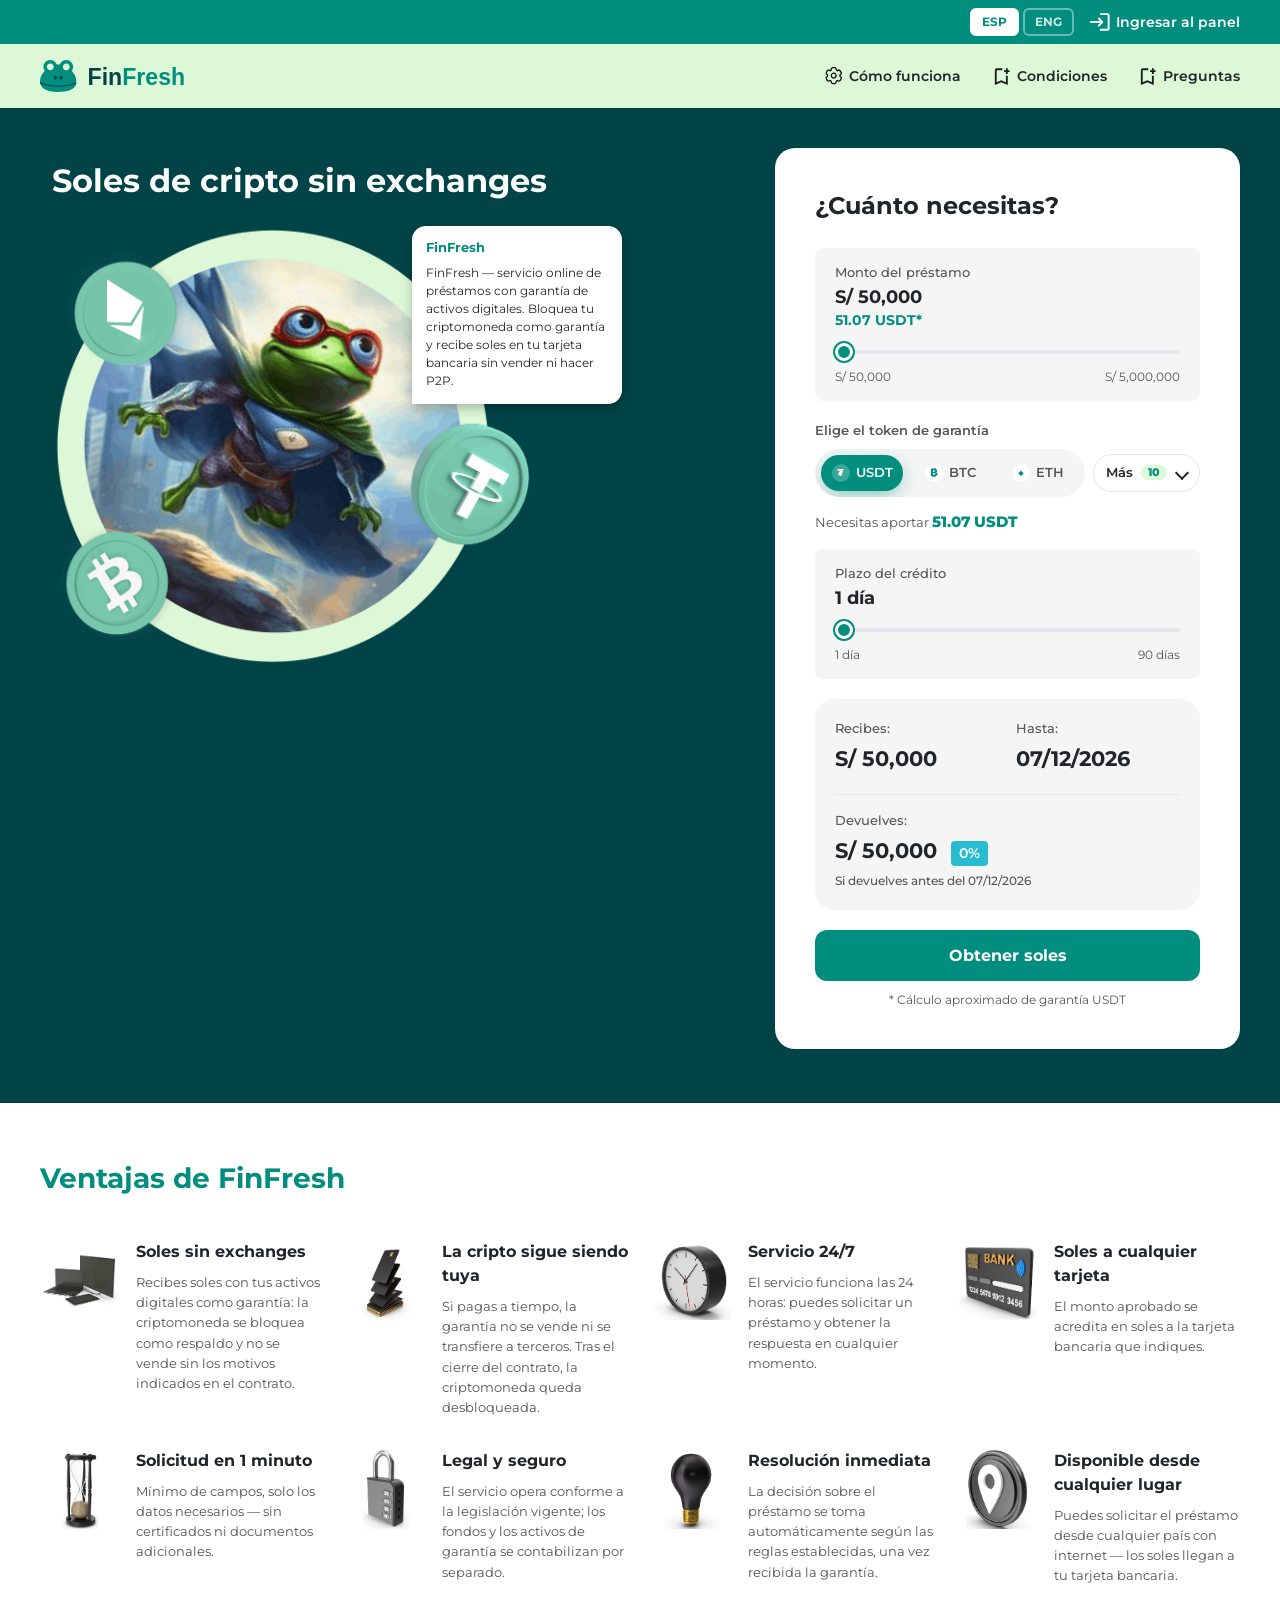
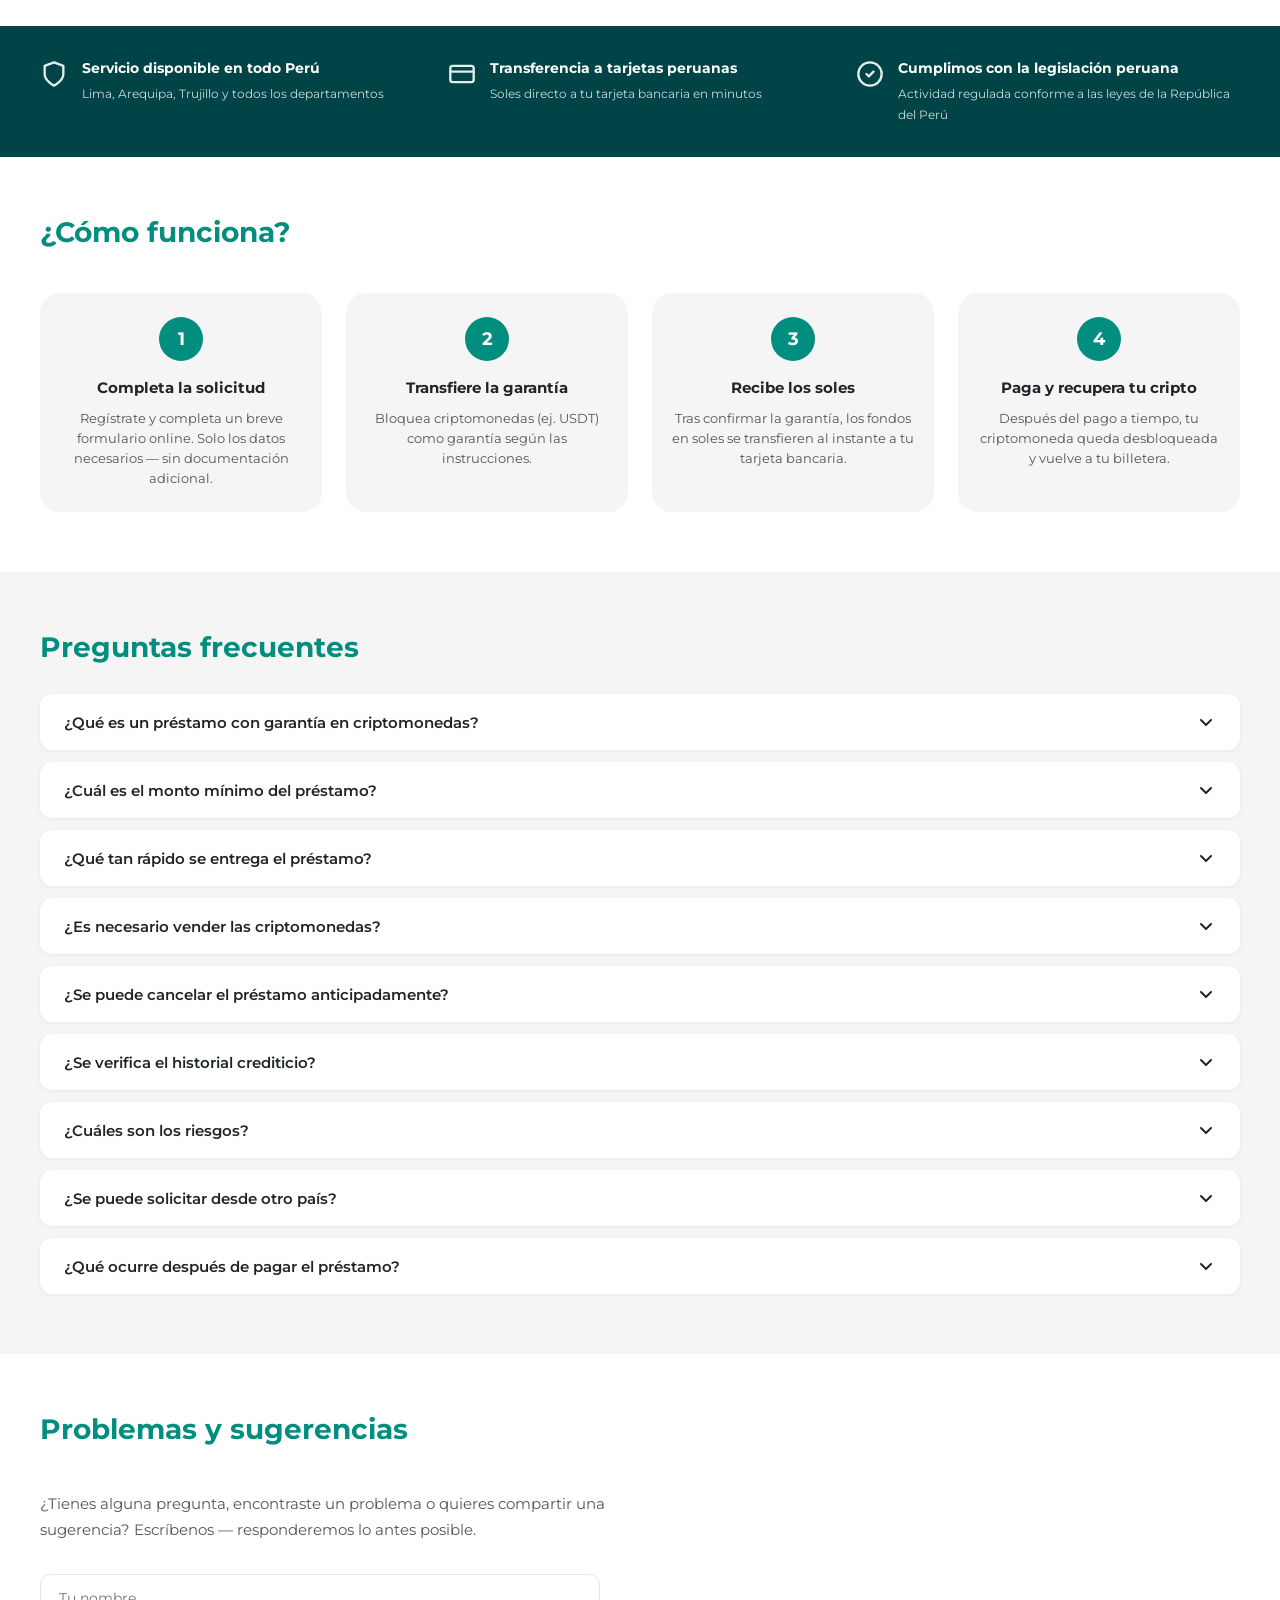
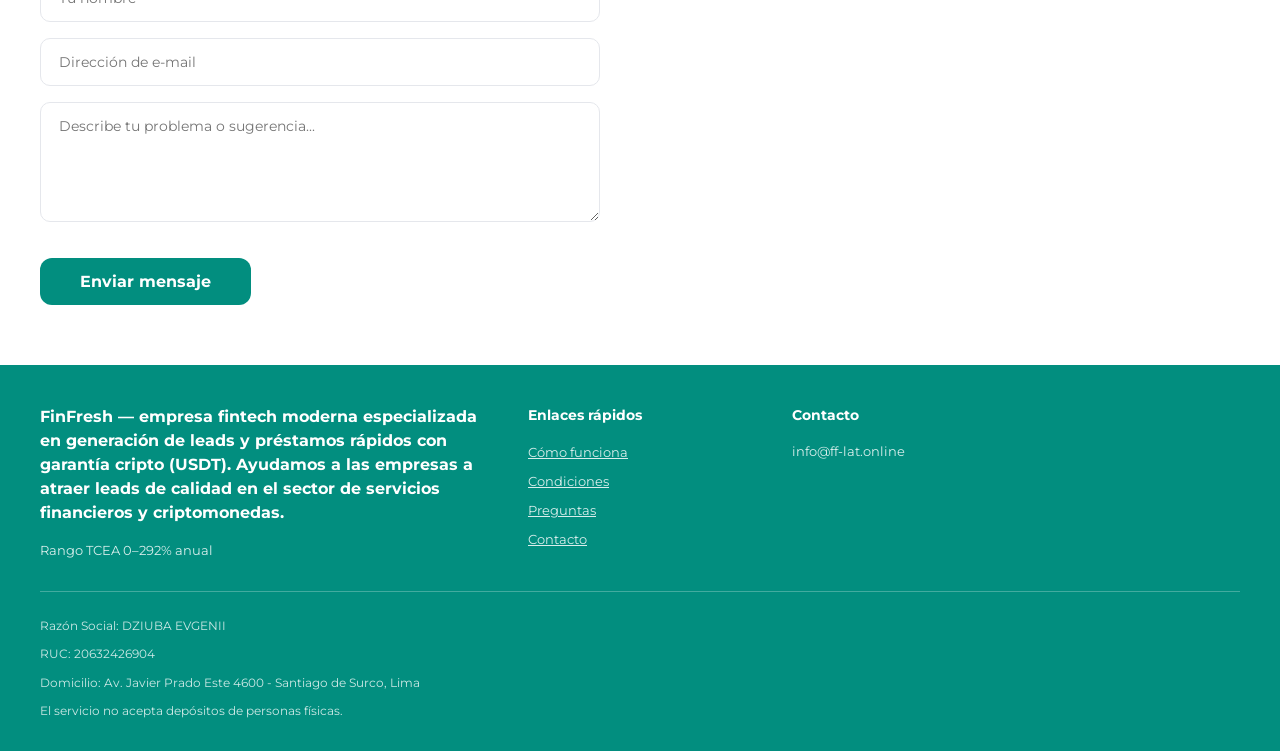
==== commit 4ed3dc7a: "Fix duplicate FinFresh in footer about text The HTML had <strong>FinFresh</strong> — and the i18n te" ====
--- a/index.html
+++ b/index.html
@@ -1207,7 +1207,7 @@
     peru_strip3_text:  'Actividad regulada conforme a las leyes de la República del Perú',
 
     /* Footer */
-    footer_about:        'FinFresh — empresa fintech moderna especializada en generación de leads y préstamos rápidos con garantía cripto (USDT). Ayudamos a las empresas a atraer leads de calidad en el sector de servicios financieros y criptomonedas.',
+    footer_about:        'empresa fintech moderna especializada en generación de leads y préstamos rápidos con garantía cripto (USDT). Ayudamos a las empresas a atraer leads de calidad en el sector de servicios financieros y criptomonedas.',
     footer_rate:         'Rango TCEA 0–292% anual',
     footer_links_title:  'Enlaces rápidos',
     footer_contact_title:'Contacto',
@@ -1343,7 +1343,7 @@
     peru_strip3_text:  'Operations regulated under the laws of the Republic of Peru',
 
     /* Footer */
-    footer_about:        'FinFresh — modern fintech company specialising in lead generation and fast crypto-backed loans (USDT). We help businesses attract quality leads in the financial services and cryptocurrency sector.',
+    footer_about:        'modern fintech company specialising in lead generation and fast crypto-backed loans (USDT). We help businesses attract quality leads in the financial services and cryptocurrency sector.',
     footer_rate:         'TCEA range 0–292% per year',
     footer_links_title:  'Quick links',
     footer_contact_title:'Contact',
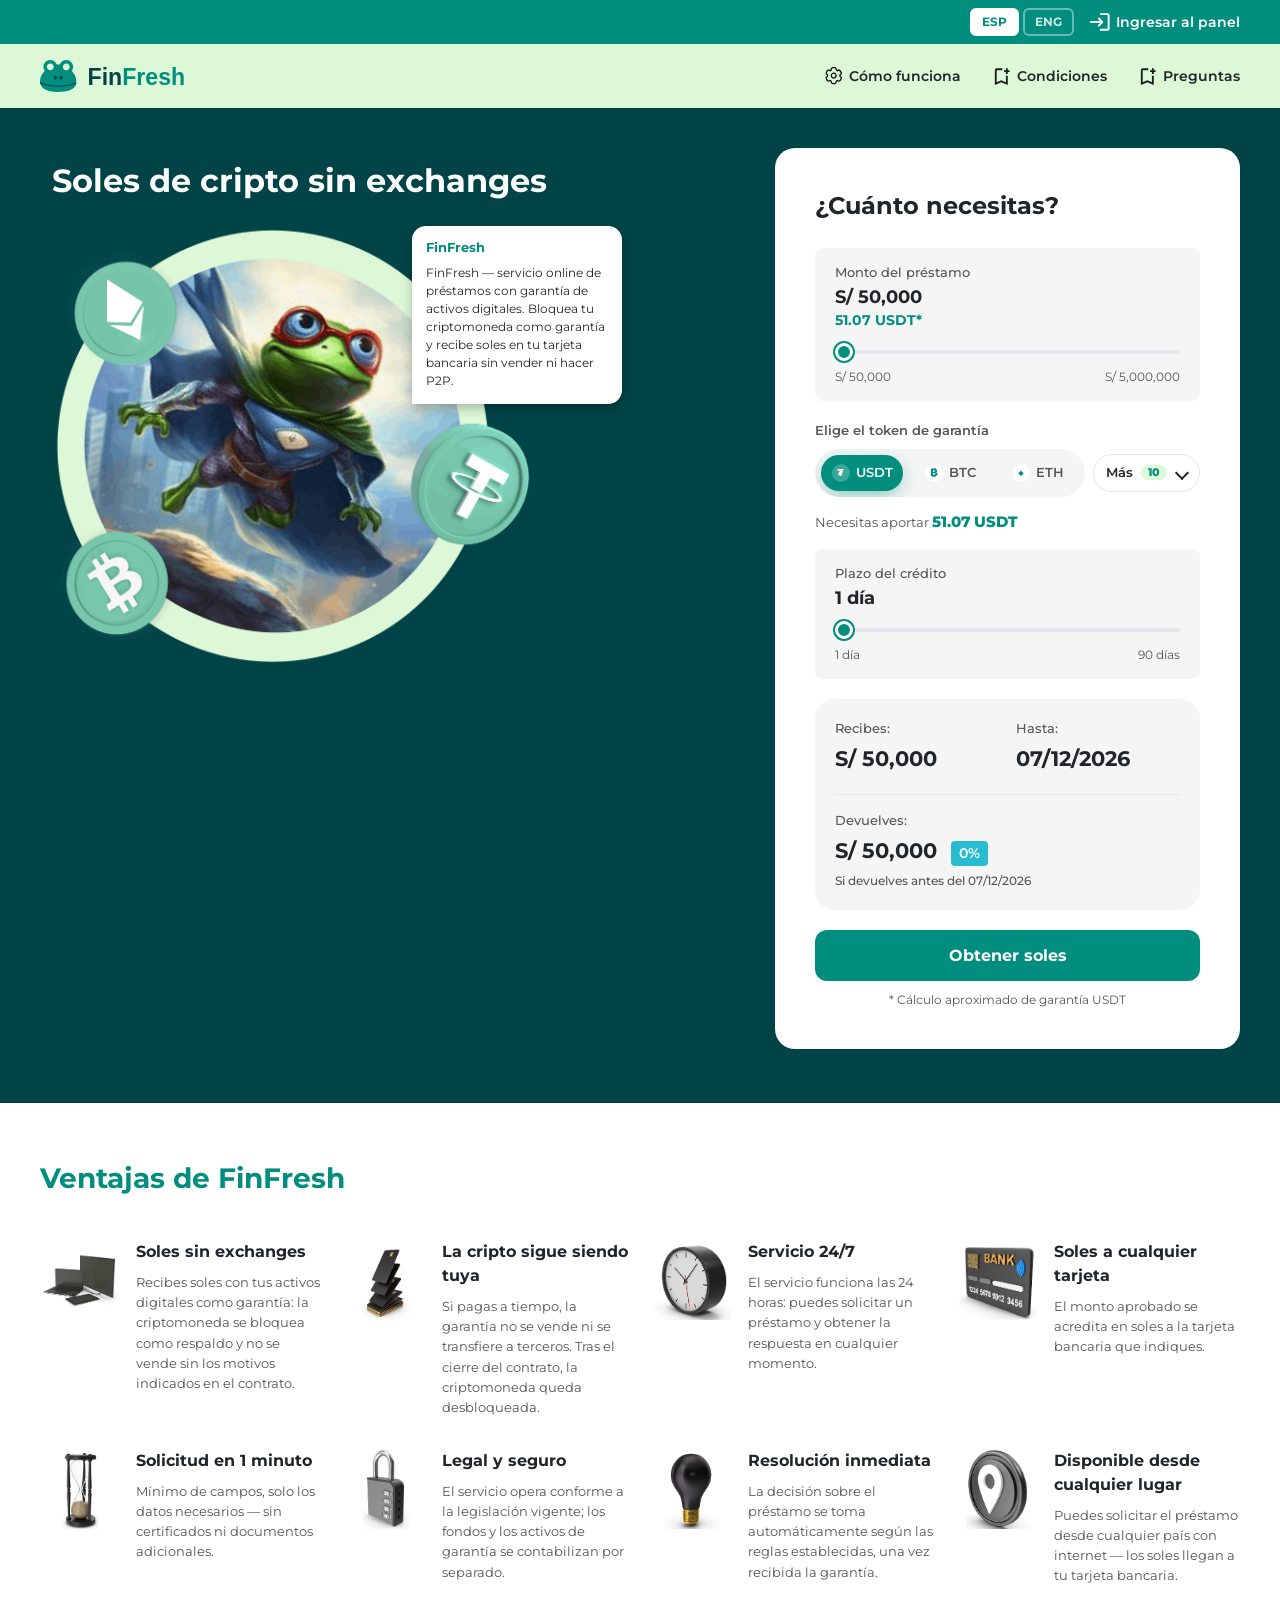
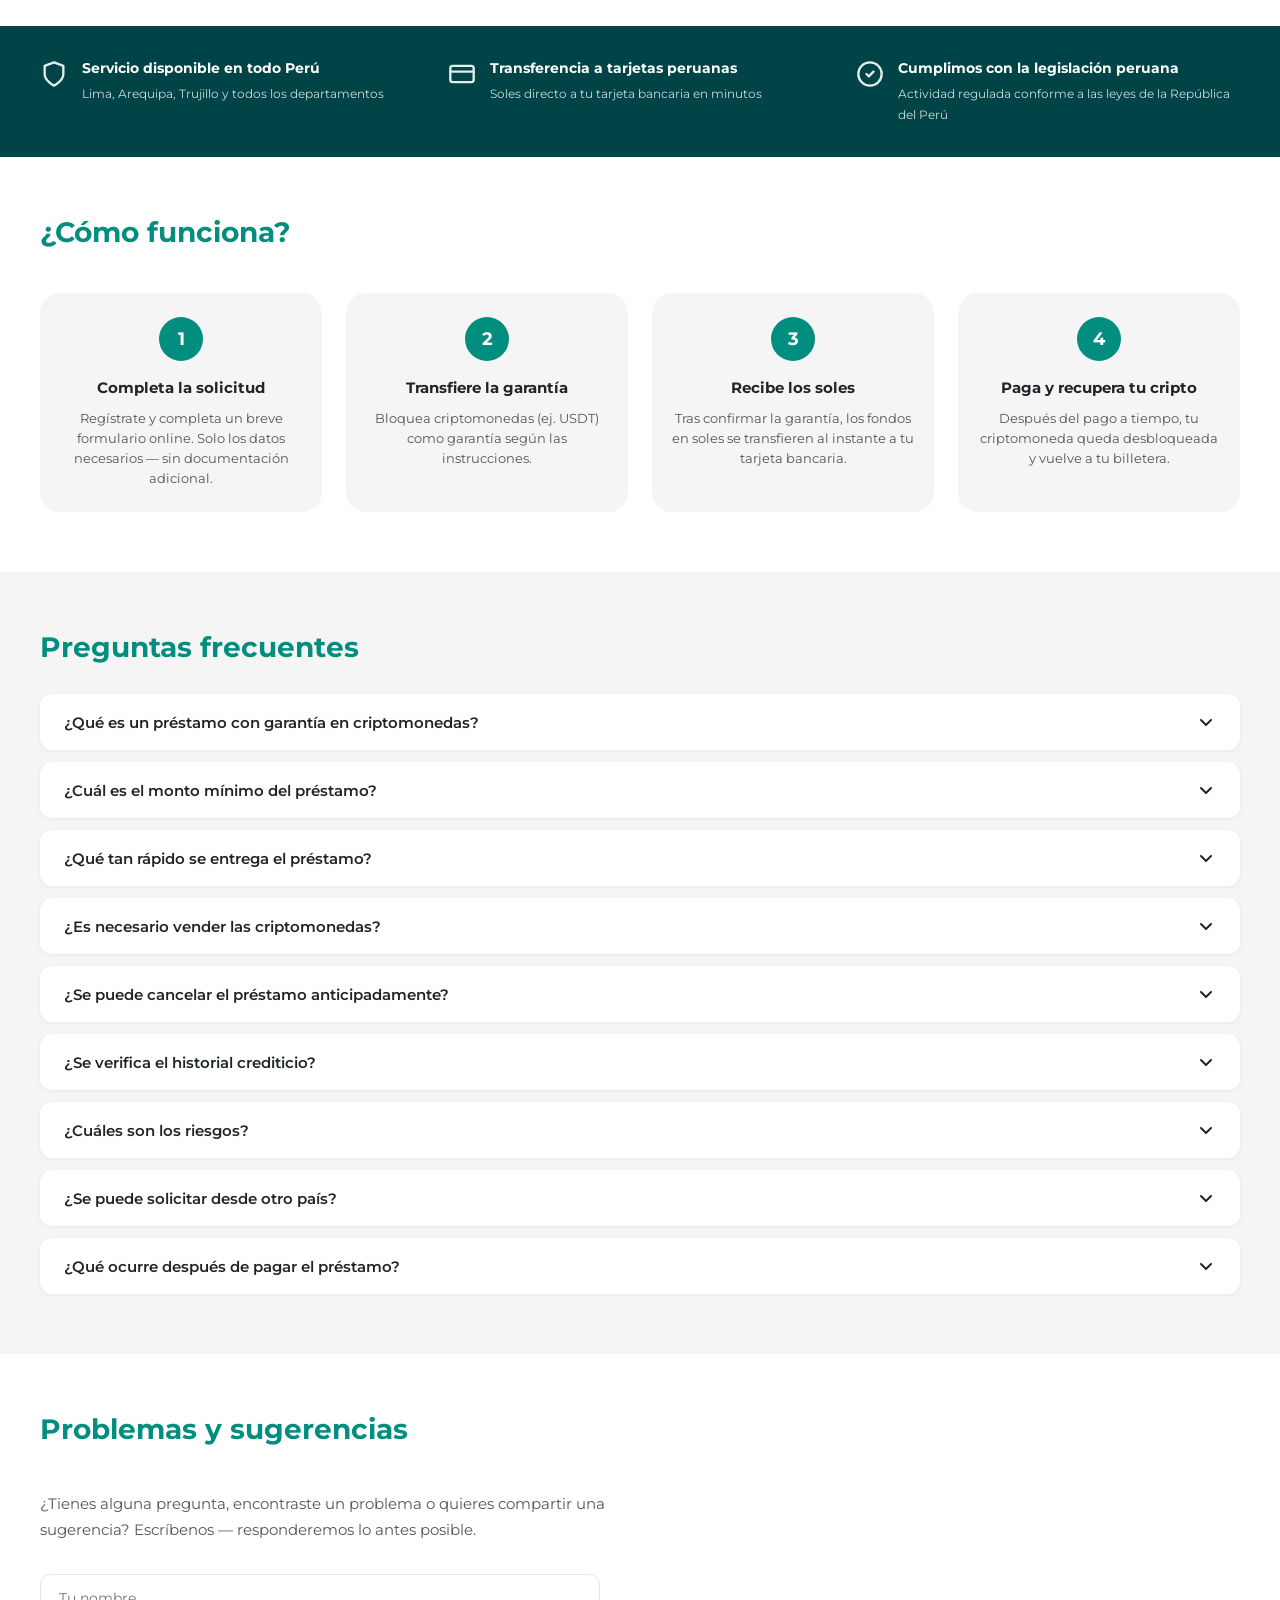
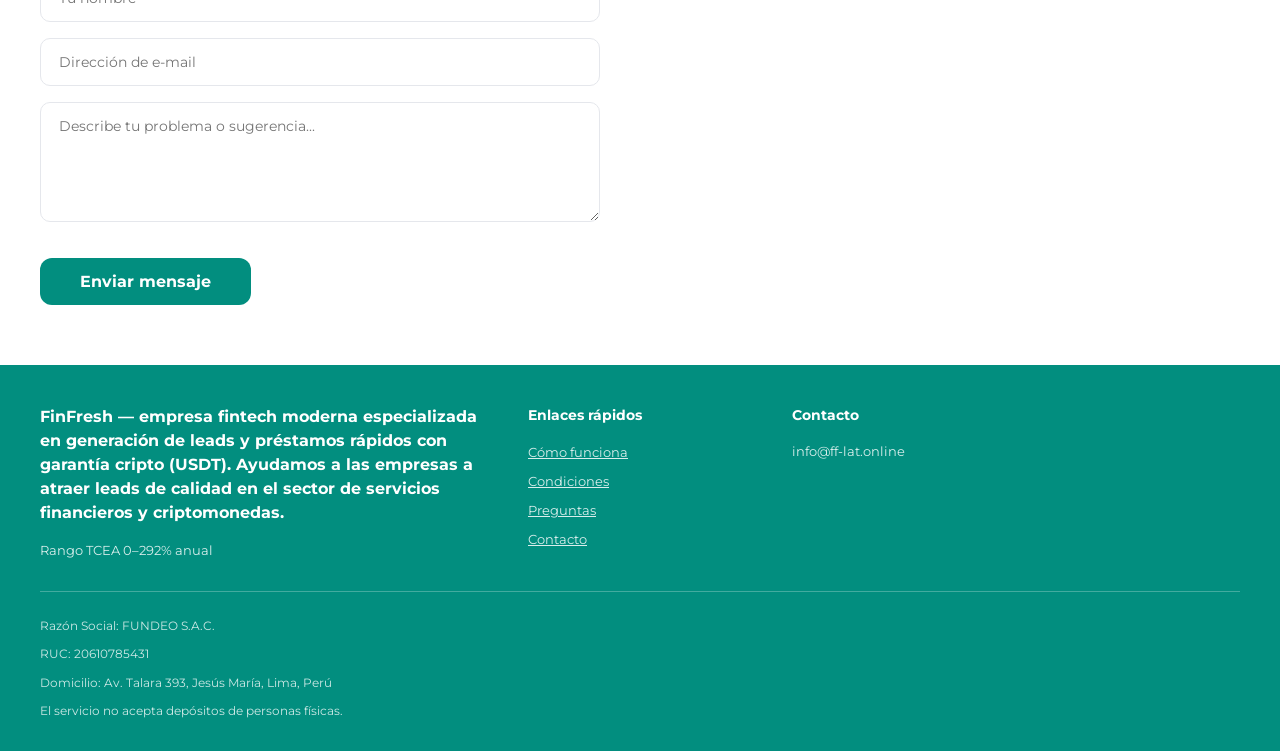
==== commit 6a70a536: "Update legal entity: FUNDEO S.A.C. / RUC 20610785431 / Av. Talara 393 - Razón Social: DZIUBA EVGENII" ====
--- a/index.html
+++ b/index.html
@@ -949,9 +949,9 @@
       </div>
     </div>
     <div class="footer-legal">
-      <p data-i18n="footer_legal1">Razón Social: DZIUBA EVGENII</p>
-      <p data-i18n="footer_legal2">RUC: 20632426904</p>
-      <p data-i18n="footer_legal3">Domicilio: Av. Javier Prado Este 4600 - Santiago de Surco, Lima</p>
+      <p data-i18n="footer_legal1">Razón Social: FUNDEO S.A.C.</p>
+      <p data-i18n="footer_legal2">RUC: 20610785431</p>
+      <p data-i18n="footer_legal3">Domicilio: Av. Talara 393, Jesús María, Lima, Perú</p>
       <p data-i18n="footer_legal4">El servicio no acepta depósitos de personas físicas.</p>
     </div>
   </div>
@@ -1033,8 +1033,8 @@
       "description": "Servicio online de préstamos con garantía de activos digitales en Perú.",
       "address": {
         "@type": "PostalAddress",
-        "streetAddress": "Av. Javier Prado Este 4600",
-        "addressLocality": "Santiago de Surco, Lima",
+        "streetAddress": "Av. Talara 393",
+        "addressLocality": "Jesús María, Lima",
         "postalCode": "",
         "addressCountry": "PE"
       },
@@ -1211,9 +1211,9 @@
     footer_rate:         'Rango TCEA 0–292% anual',
     footer_links_title:  'Enlaces rápidos',
     footer_contact_title:'Contacto',
-    footer_legal1:       'Razón Social: DZIUBA EVGENII',
-    footer_legal2:       'RUC: 20632426904',
-    footer_legal3:       'Domicilio: Av. Javier Prado Este 4600 - Santiago de Surco, Lima',
+    footer_legal1:       'Razón Social: FUNDEO S.A.C.',
+    footer_legal2:       'RUC: 20610785431',
+    footer_legal3:       'Domicilio: Av. Talara 393, Jesús María, Lima, Perú',
     footer_legal4:       'El servicio no acepta depósitos de personas físicas.',
 
     /* Waitlist modal */
@@ -1347,9 +1347,9 @@
     footer_rate:         'TCEA range 0–292% per year',
     footer_links_title:  'Quick links',
     footer_contact_title:'Contact',
-    footer_legal1:       'Legal name: DZIUBA EVGENII',
-    footer_legal2:       'RUC: 20632426904',
-    footer_legal3:       'Address: Av. Javier Prado Este 4600 - Santiago de Surco, Lima',
+    footer_legal1:       'Legal name: FUNDEO S.A.C.',
+    footer_legal2:       'RUC: 20610785431',
+    footer_legal3:       'Address: Av. Talara 393, Jesús María, Lima, Perú',
     footer_legal4:       'The service does not accept deposits from individuals.',
 
     /* Waitlist modal */
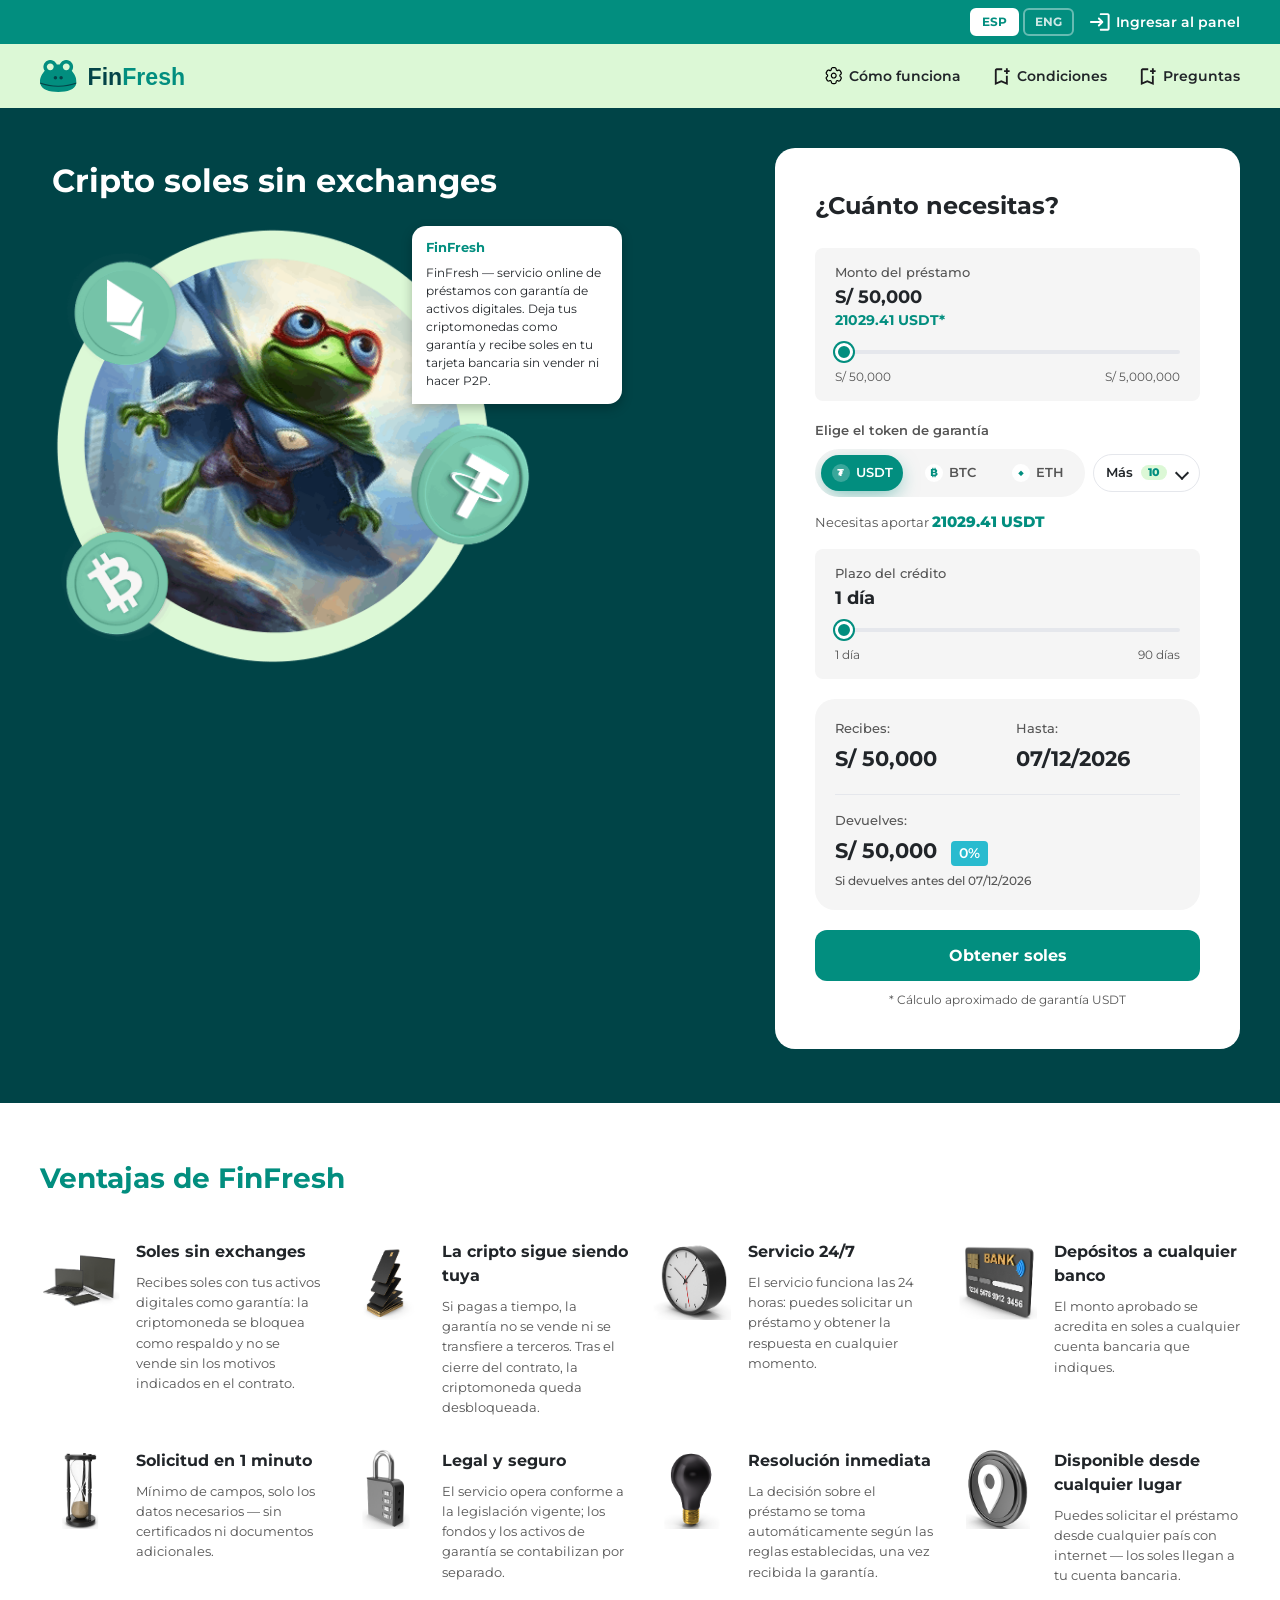
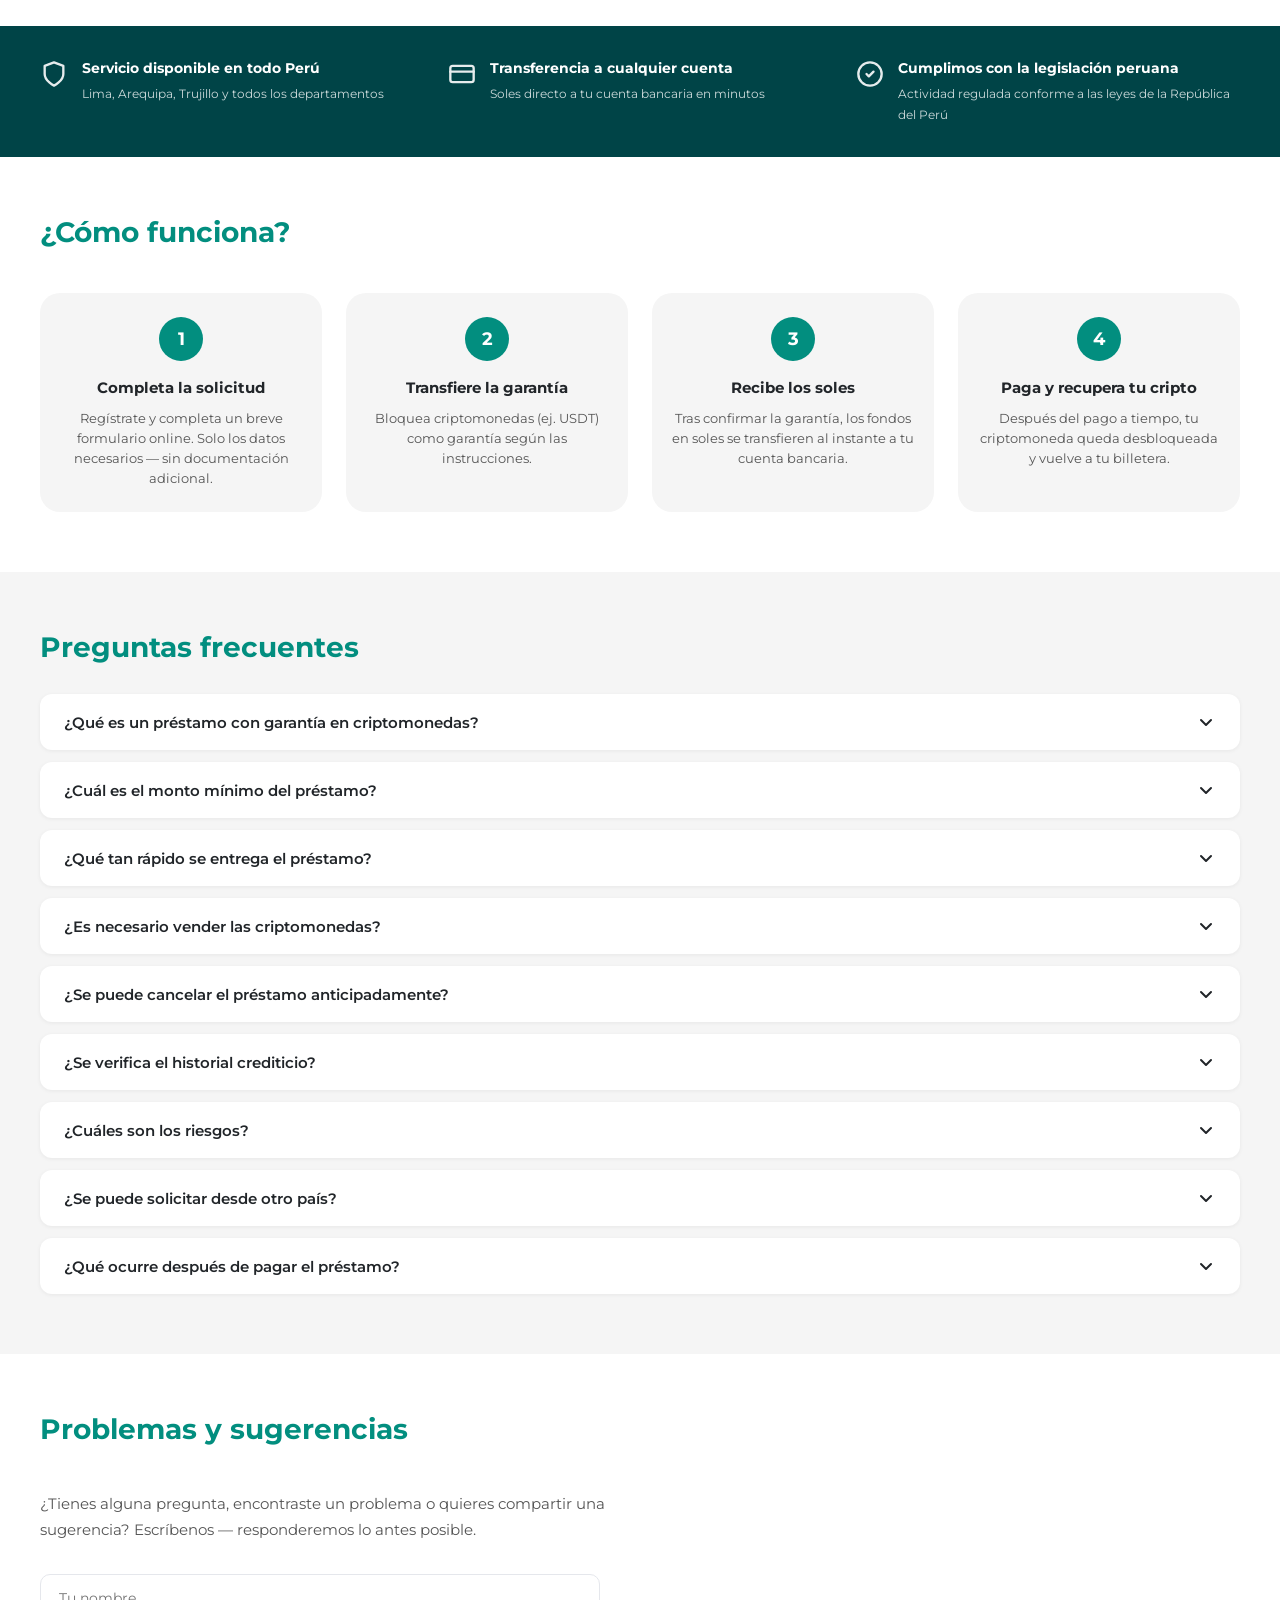
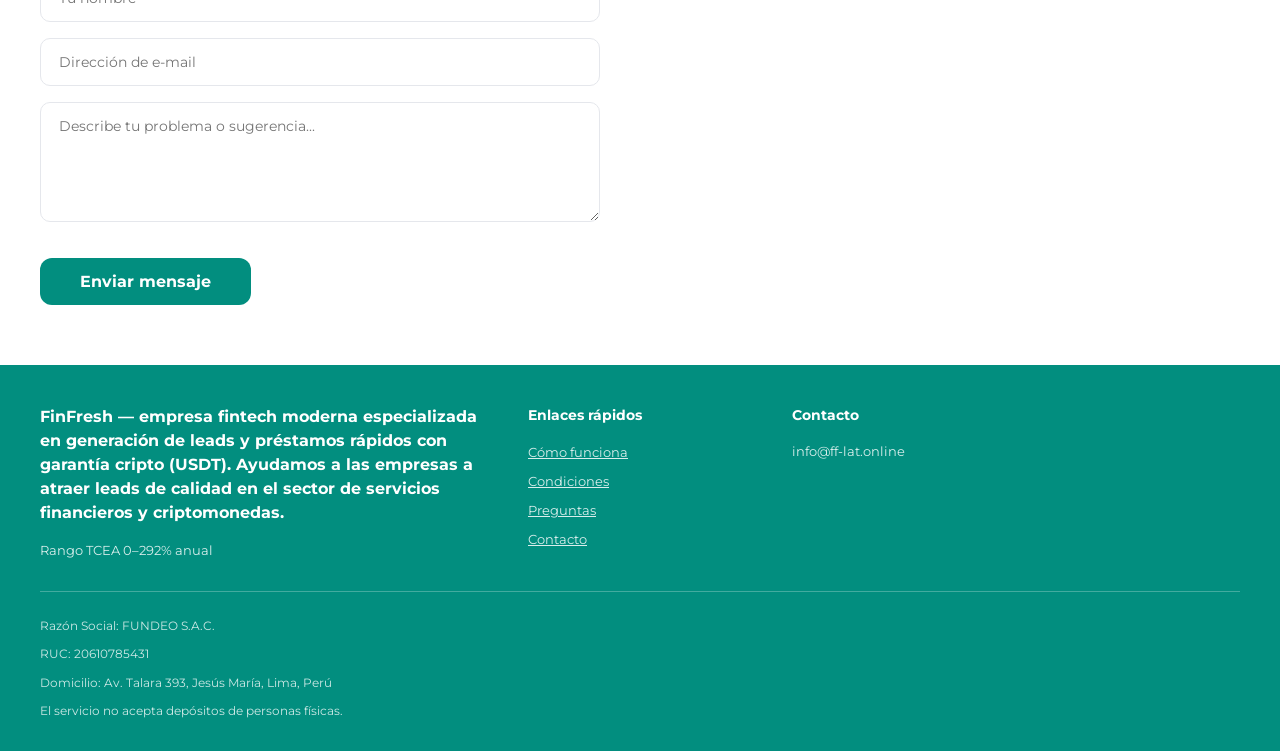
==== commit 9e334548: "Apply all translator feedback from borrador_1.pdf - Hero title: 'Soles de cripto sin exchanges' → 'C" ====
--- a/index.html
+++ b/index.html
@@ -1,6 +1,13 @@
 <!DOCTYPE html>
 <html lang="es">
 <head>
+<!-- Google Tag Manager -->
+<script>(function(w,d,s,l,i){w[l]=w[l]||[];w[l].push({'gtm.start':
+new Date().getTime(),event:'gtm.js'});var f=d.getElementsByTagName(s)[0],
+j=d.createElement(s),dl=l!='dataLayer'?'&l='+l:'';j.async=true;j.src=
+'https://www.googletagmanager.com/gtm.js?id='+i+dl;f.parentNode.insertBefore(j,f);
+})(window,document,'script','dataLayer','GTM-KB3B65HV');</script>
+<!-- End Google Tag Manager -->
 <!-- Google tag (gtag.js) -->
 <script async src="https://www.googletagmanager.com/gtag/js?id=G-MBYTDG7WHK"></script>
 <script>
@@ -523,6 +530,10 @@
   <noscript><div><img src="https://mc.yandex.ru/watch/108464041" style="position:absolute; left:-9999px;" alt="" /></div></noscript>
 </head>
 <body>
+<!-- Google Tag Manager (noscript) -->
+<noscript><iframe src="https://www.googletagmanager.com/ns.html?id=GTM-KB3B65HV"
+height="0" width="0" style="display:none;visibility:hidden"></iframe></noscript>
+<!-- End Google Tag Manager (noscript) -->
 
 
 <!-- ═══════════════ HEADER ═══════════════ -->
@@ -596,13 +607,13 @@
 <section class="hero">
   <div class="container">
     <div class="hero__left">
-      <h1 data-i18n="hero_title">Soles de cripto sin exchanges</h1>
+      <h1 data-i18n="hero_title">Cripto soles sin exchanges</h1>
       <div class="hero__image">
         <img src="img/hero__image.png" alt="FinFresh" />
         <div class="hero__message">
           <div><strong data-i18n="hero_bubble_title">FinFresh</strong></div>
           <div style="margin-top:6px;line-height:1.5;" data-i18n="hero_bubble_text">
-            FinFresh — servicio online de préstamos con garantía de activos digitales. Bloquea tu criptomoneda como garantía y recibe soles en tu tarjeta bancaria sin vender ni hacer P2P.
+            FinFresh — servicio online de préstamos con garantía de activos digitales. Deja tus criptomonedas como garantía y recibe soles en tu tarjeta bancaria sin vender ni hacer P2P.
           </div>
         </div>
       </div>
@@ -722,8 +733,8 @@
       <div class="adv-card">
         <img src="img/AdvantagesPicture4.png" alt="" />
         <div class="adv-card__text">
-          <h4 data-i18n="adv4_title">Soles a cualquier tarjeta</h4>
-          <p data-i18n="adv4_text">El monto aprobado se acredita en soles a la tarjeta bancaria que indiques.</p>
+          <h4 data-i18n="adv4_title">Depósitos a cualquier banco</h4>
+          <p data-i18n="adv4_text">El monto aprobado se acredita en soles a cualquier cuenta bancaria que indiques.</p>
         </div>
       </div>
 
@@ -755,7 +766,7 @@
         <img src="img/AdvantagesPicture8.png" alt="" />
         <div class="adv-card__text">
           <h4 data-i18n="adv8_title">Disponible desde cualquier lugar</h4>
-          <p data-i18n="adv8_text">Puedes solicitar el préstamo desde cualquier país con internet — los soles llegan a tu tarjeta bancaria.</p>
+          <p data-i18n="adv8_text">Puedes solicitar el préstamo desde cualquier país con internet — los soles llegan a tu cuenta bancaria.</p>
         </div>
       </div>
 
@@ -777,8 +788,8 @@
       <div class="peru-strip__item">
         <svg width="28" height="28" viewBox="0 0 24 24" fill="none" stroke="currentColor" stroke-width="2" stroke-linecap="round" stroke-linejoin="round"><rect x="2" y="5" width="20" height="14" rx="2"/><line x1="2" y1="10" x2="22" y2="10"/></svg>
         <div>
-          <strong data-i18n="peru_strip2_title">Transferencia a tarjetas peruanas</strong>
-          <span data-i18n="peru_strip2_text">Soles directo a tu tarjeta bancaria en minutos</span>
+          <strong data-i18n="peru_strip2_title">Transferencia a cualquier cuenta</strong>
+          <span data-i18n="peru_strip2_text">Soles directo a tu cuenta bancaria en minutos</span>
         </div>
       </div>
       <div class="peru-strip__item">
@@ -810,7 +821,7 @@
       <div class="step-card">
         <div class="step-num">3</div>
         <h4 data-i18n="step3_title">Recibe los soles</h4>
-        <p data-i18n="step3_text">Tras confirmar la garantía, los fondos en soles se transfieren al instante a tu tarjeta bancaria.</p>
+        <p data-i18n="step3_text">Tras confirmar la garantía, los fondos en soles se transfieren al instante a tu cuenta bancaria.</p>
       </div>
       <div class="step-card">
         <div class="step-num">4</div>
@@ -848,7 +859,7 @@
  <span data-i18n="faq3_q">¿Qué tan rápido se entrega el préstamo?</span>
           <svg width="20" height="20" viewBox="0 0 20 20" fill="none"><path d="M5 8l5 5 5-5" stroke="currentColor" stroke-width="2" stroke-linecap="round" stroke-linejoin="round"/></svg>
         </button>
-        <div class="faq-item__answer" data-i18n="faq3_a">Con los datos correctos y la garantía depositada, el préstamo suele entregarse en 5–10 minutos: tras la activación, los fondos se transfieren a tu tarjeta bancaria.</div>
+        <div class="faq-item__answer" data-i18n="faq3_a">Con los datos correctos y la garantía depositada, el préstamo suele entregarse en 5–10 minutos: tras la activación, los fondos se transfieren a tu cuenta bancaria.</div>
       </div>
 
       <div class="faq-item">
@@ -888,7 +899,7 @@
  <span data-i18n="faq8_q">¿Se puede solicitar desde otro país?</span>
           <svg width="20" height="20" viewBox="0 0 20 20" fill="none"><path d="M5 8l5 5 5-5" stroke="currentColor" stroke-width="2" stroke-linecap="round" stroke-linejoin="round"/></svg>
         </button>
-        <div class="faq-item__answer" data-i18n="faq8_a">Sí. El servicio funciona online y puedes estar en cualquier ciudad o país. El estado de residencia no importa — solo necesitas pasar la identificación remota y tener una tarjeta bancaria para recibir los soles.</div>
+        <div class="faq-item__answer" data-i18n="faq8_a">Sí. El servicio funciona online y puedes estar en cualquier ciudad o país. El estado de residencia no importa — solo necesitas pasar la identificación remota y tener una cuenta bancaria para recibir los soles.</div>
       </div>
 
       <div class="faq-item">
@@ -981,7 +992,7 @@
     </h2>
 
     <p class="wl-desc" data-i18n="wl_desc">
-      La plataforma FinFresh está en la etapa final de lanzamiento. Deja tu e-mail — serás el primero en enterarte del inicio y disfrutarás de una oferta exclusiva para usuarios tempranos.
+      La plataforma FinFresh está en la etapa final de lanzamiento. Déjanos tu email para que seas el primero en enterarte del inicio y disfrutarás de una oferta exclusiva para los primeros usuarios.
     </p>
 
     <div class="wl-perks">
@@ -991,7 +1002,7 @@
     </div>
 
     <div class="wl-success" id="wlSuccess" data-i18n="wl_success">🎉 ¡Genial! Estás en la lista de espera.
-¡Te avisamos primero!</div>
+¡Pronto te avisaremos!</div>
     <div class="wl-error" id="wlError" data-i18n="wl_error">Algo salió mal. Intenta de nuevo o escribe a info@ff-lat.online</div>
 
     <form class="wl-form" id="wlForm" onsubmit="handleWaitlistSubmit(event)" novalidate style="flex-direction:column;max-width:100%;overflow:hidden;">
@@ -1113,9 +1124,9 @@
     nav_legal:         'Información legal',
 
     /* Hero */
-    hero_title:        'Soles de cripto sin exchanges',
+    hero_title:        'Cripto soles sin exchanges',
     hero_bubble_title: 'FinFresh',
-    hero_bubble_text:  'FinFresh — servicio online de préstamos con garantía de activos digitales. Bloquea tu criptomoneda como garantía y recibe soles en tu tarjeta bancaria sin vender ni hacer P2P.',
+    hero_bubble_text:  'FinFresh — servicio online de préstamos con garantía de activos digitales. Deja tus criptomonedas como garantía y recibe soles en tu tarjeta bancaria sin vender ni hacer P2P.',
 
     /* Calculator */
     calc_title:         '¿Cuánto necesitas?',
@@ -1146,8 +1157,8 @@
     adv2_text:     'Si pagas a tiempo, la garantía no se vende ni se transfiere a terceros. Tras el cierre del contrato, la criptomoneda queda desbloqueada.',
     adv3_title:    'Servicio 24/7',
     adv3_text:     'El servicio funciona las 24 horas: puedes solicitar un préstamo y obtener la respuesta en cualquier momento.',
-    adv4_title:    'Soles a cualquier tarjeta',
-    adv4_text:     'El monto aprobado se acredita en soles a la tarjeta bancaria que indiques.',
+    adv4_title:    'Depósitos a cualquier banco',
+    adv4_text:     'El monto aprobado se acredita en soles a cualquier cuenta bancaria que indiques.',
     adv5_title:    'Solicitud en 1 minuto',
     adv5_text:     'Mínimo de campos, solo los datos necesarios — sin certificados ni documentos adicionales.',
     adv6_title:    'Legal y seguro',
@@ -1155,7 +1166,7 @@
     adv7_title:    'Resolución inmediata',
     adv7_text:     'La decisión sobre el préstamo se toma automáticamente según las reglas establecidas, una vez recibida la garantía.',
     adv8_title:    'Disponible desde cualquier lugar',
-    adv8_text:     'Puedes solicitar el préstamo desde cualquier país con internet — los soles llegan a tu tarjeta bancaria.',
+    adv8_text:     'Puedes solicitar el préstamo desde cualquier país con internet — los soles llegan a tu cuenta bancaria.',
 
     /* How it works */
     hiw_title:     '¿Cómo funciona?',
@@ -1164,7 +1175,7 @@
     step2_title:   'Transfiere la garantía',
     step2_text:    'Bloquea criptomonedas (ej. USDT) como garantía según las instrucciones.',
     step3_title:   'Recibe los soles',
-    step3_text:    'Tras confirmar la garantía, los fondos en soles se transfieren al instante a tu tarjeta bancaria.',
+    step3_text:    'Tras confirmar la garantía, los fondos en soles se transfieren al instante a tu cuenta bancaria.',
     step4_title:   'Paga y recupera tu cripto',
     step4_text:    'Después del pago a tiempo, tu criptomoneda queda desbloqueada y vuelve a tu billetera.',
 
@@ -1175,7 +1186,7 @@
     faq2_q:     '¿Cuál es el monto mínimo del préstamo?',
     faq2_a:     'El monto mínimo es de S/ 50,000. El rango actualizado siempre se muestra en la calculadora de la página principal.',
     faq3_q:     '¿Qué tan rápido se entrega el préstamo?',
-    faq3_a:     'Con los datos correctos y la garantía depositada, el préstamo suele entregarse en 5–10 minutos: tras la activación, los fondos se transfieren a tu tarjeta bancaria.',
+    faq3_a:     'Con los datos correctos y la garantía depositada, el préstamo suele entregarse en 5–10 minutos: tras la activación, los fondos se transfieren a tu cuenta bancaria.',
     faq4_q:     '¿Es necesario vender las criptomonedas?',
     faq4_a:     'No. Los activos digitales funcionan como garantía y se bloquean durante la vigencia del contrato. Si cumples con las obligaciones, la criptomoneda no se vende y regresa a tu disposición.',
     faq5_q:     '¿Se puede cancelar el préstamo anticipadamente?',
@@ -1185,7 +1196,7 @@
     faq7_q:     '¿Cuáles son los riesgos?',
     faq7_a:     'El riesgo principal está relacionado con la volatilidad del precio de los activos digitales. Si el valor de la garantía cae significativamente, las reglas del servicio pueden requerir garantía adicional o el pago parcial/total del préstamo. Las condiciones detalladas se describen en la oferta pública.',
     faq8_q:     '¿Se puede solicitar desde otro país?',
-    faq8_a:     'Sí. El servicio funciona online y puedes estar en cualquier ciudad o país. El estado de residencia no importa — solo necesitas pasar la identificación remota y tener una tarjeta bancaria para recibir los soles.',
+    faq8_a:     'Sí. El servicio funciona online y puedes estar en cualquier ciudad o país. El estado de residencia no importa — solo necesitas pasar la identificación remota y tener una cuenta bancaria para recibir los soles.',
     faq9_q:     '¿Qué ocurre después de pagar el préstamo?',
     faq9_a:     'Tras el pago total del préstamo, la criptomoneda de garantía queda desbloqueada y vuelve a estar disponible en tu billetera. Lo que hagas con los activos después depende de ti.',
 
@@ -1201,8 +1212,8 @@
     /* Peru trust strip */
     peru_strip1_title: 'Servicio disponible en todo Perú',
     peru_strip1_text:  'Lima, Arequipa, Trujillo y todos los departamentos',
-    peru_strip2_title: 'Transferencia a tarjetas peruanas',
-    peru_strip2_text:  'Soles directo a tu tarjeta bancaria en minutos',
+    peru_strip2_title: 'Transferencia a cualquier cuenta',
+    peru_strip2_text:  'Soles directo a tu cuenta bancaria en minutos',
     peru_strip3_title: 'Cumplimos con la legislación peruana',
     peru_strip3_text:  'Actividad regulada conforme a las leyes de la República del Perú',
 
@@ -1220,11 +1231,11 @@
     wl_badge:       'En desarrollo',
     wl_title_part1: 'Algo grande',
     wl_title_part2: '¡está por llegar!',
-    wl_desc:        'La plataforma FinFresh está en la etapa final de lanzamiento. Deja tu e-mail — serás el primero en enterarte del inicio y disfrutarás de una oferta exclusiva para usuarios tempranos.',
+    wl_desc:        'La plataforma FinFresh está en la etapa final de lanzamiento. Déjanos tu email para que seas el primero en enterarte del inicio y disfrutarás de una oferta exclusiva para los primeros usuarios.',
     wl_perk1:       'Acceso prioritario',
     wl_perk2:       'Oferta especial en el lanzamiento',
     wl_perk3:       'Sin spam',
-    wl_success:     '🎉 ¡Genial! Estás en la lista de espera.\n¡Te avisamos primero!',
+    wl_success:     '🎉 ¡Genial! Estás en la lista de espera.\n¡Pronto te avisaremos!',
     wl_error:       'Algo salió mal. Intenta de nuevo o escribe a info@ff-lat.online',
     wl_email_ph:    'Tu dirección de e-mail',
     wl_btn:         'Solicitar préstamo 🚀',
@@ -1249,9 +1260,9 @@
     nav_legal:         'Legal information',
 
     /* Hero */
-    hero_title:        'Soles from crypto without exchanges',
+    hero_title:        'Crypto soles without exchanges',
     hero_bubble_title: 'FinFresh',
-    hero_bubble_text:  'FinFresh — online loan service backed by digital assets. Lock your crypto as collateral and receive soles on your bank card without selling or P2P trading.',
+    hero_bubble_text:  'FinFresh — online loan service backed by digital assets. Leave your cryptocurrencies as collateral and receive soles on your bank card without selling or P2P trading.',
 
     /* Calculator */
     calc_title:         'How much do you need?',
@@ -1282,8 +1293,8 @@
     adv2_text:     'If you repay on time, the collateral is not sold or transferred to third parties. After the contract closes, your crypto is unlocked.',
     adv3_title:    '24/7 service',
     adv3_text:     'The service runs around the clock: apply for a loan and get a decision any time.',
-    adv4_title:    'Soles to any card',
-    adv4_text:     'The approved amount is transferred in soles to the bank card you specify.',
+    adv4_title:    'Deposits to any bank',
+    adv4_text:     'The approved amount is credited in soles to any bank account you specify.',
     adv5_title:    'Apply in 1 minute',
     adv5_text:     'Minimal fields, only essential data — no certificates or extra documents required.',
     adv6_title:    'Legal and secure',
@@ -1291,7 +1302,7 @@
     adv7_title:    'Instant decision',
     adv7_text:     'The loan decision is made automatically according to established rules once collateral is received.',
     adv8_title:    'Available worldwide',
-    adv8_text:     'You can take out a loan from any country with internet access — soles are transferred to your bank card.',
+    adv8_text:     'You can take out a loan from any country with internet access — soles are transferred to your bank account.',
 
     /* How it works */
     hiw_title:     'How it works',
@@ -1300,7 +1311,7 @@
     step2_title:   'Transfer collateral',
     step2_text:    'Lock cryptocurrency (e.g. USDT) as collateral following the instructions.',
     step3_title:   'Receive soles',
-    step3_text:    'After collateral is confirmed, funds in soles are instantly transferred to your bank card.',
+    step3_text:    'After collateral is confirmed, funds in soles are instantly transferred to your bank account.',
     step4_title:   'Repay and get your crypto back',
     step4_text:    'After timely repayment, your crypto is unlocked and returned to your wallet.',
 
@@ -1311,7 +1322,7 @@
     faq2_q:     'What is the minimum loan amount?',
     faq2_a:     'The minimum loan amount is S/ 50,000. The current range is always shown in the calculator on the main page.',
     faq3_q:     'How quickly is the loan issued?',
-    faq3_a:     'With correct data and deposited collateral, the loan is usually issued within 5–10 minutes: after activation, funds are transferred to your bank card.',
+    faq3_a:     'With correct data and deposited collateral, the loan is usually issued within 5–10 minutes: after activation, funds are transferred to your bank account.',
     faq4_q:     'Do I need to sell my crypto?',
     faq4_a:     'No. Digital assets serve as collateral and are locked for the term of the agreement. If you meet your obligations, the crypto is not sold and is returned to your possession.',
     faq5_q:     'Can I repay the loan early?',
@@ -1321,7 +1332,7 @@
     faq7_q:     'What are the risks?',
     faq7_a:     'The main risk relates to the volatility of digital asset prices. If collateral value drops significantly, service rules may require additional collateral or partial/full loan repayment. Full terms are described in the public offer.',
     faq8_q:     'Can I apply from another country?',
-    faq8_a:     'Yes. The service works online and you can be in any city or country. Residency status does not matter — you just need to pass remote identity verification and have a bank card to receive soles.',
+    faq8_a:     'Yes. The service works online and you can be in any city or country. Residency status does not matter — you just need to pass remote identity verification and have a bank account to receive soles.',
     faq9_q:     'What happens after the loan is repaid?',
     faq9_a:     'After the loan is fully repaid, the collateral crypto is unlocked and becomes available again in your wallet. What you do with the assets next is up to you.',
 
@@ -1337,8 +1348,8 @@
     /* Peru trust strip */
     peru_strip1_title: 'Service available across Peru',
     peru_strip1_text:  'Lima, Arequipa, Trujillo and all departments',
-    peru_strip2_title: 'Transfer to Peruvian bank cards',
-    peru_strip2_text:  'Soles directly to your bank card in minutes',
+    peru_strip2_title: 'Transfer to any bank account',
+    peru_strip2_text:  'Soles directly to your bank account in minutes',
     peru_strip3_title: 'We comply with Peruvian law',
     peru_strip3_text:  'Operations regulated under the laws of the Republic of Peru',
 
@@ -1356,11 +1367,11 @@
     wl_badge:       'Coming soon',
     wl_title_part1: 'Something big',
     wl_title_part2: 'is on the way!',
-    wl_desc:        'The FinFresh platform is in its final stage of launch. Leave your e-mail — you will be first to know about the launch and benefit from an exclusive offer for early users.',
+    wl_desc:        'The FinFresh platform is in its final launch stage. Leave us your email address to be the first to know about the launch and enjoy an exclusive offer for early adopters.',
     wl_perk1:       'Priority access',
     wl_perk2:       'Special offer at launch',
     wl_perk3:       'No spam',
-    wl_success:     '🎉 Great! You are on the waiting list.\nWe will reach out first!',
+    wl_success:     '🎉 Great! You are on the waiting list.\nWe\'ll let you know soon!',
     wl_error:       'Something went wrong. Try again or write to info@ff-lat.online',
     wl_email_ph:    'Your e-mail address',
     wl_btn:         'Apply for loan 🚀',
@@ -1461,16 +1472,16 @@
 
   /* ── Calculator ── */
   var CURRENCIES = [
-    { code:'USDT', name:'Tether',   rate:1400,       decimals:2, glyph:'₮', quick:true  },
-    { code:'BTC',  name:'Bitcoin',  rate:95000000,    decimals:8, glyph:'₿', quick:true  },
-    { code:'ETH',  name:'Ethereum', rate:3600000,     decimals:6, glyph:'◆', quick:true  },
-    { code:'TON',  name:'Toncoin',  rate:4200,        decimals:4, glyph:'◇', quick:false },
-    { code:'USDC', name:'USD Coin', rate:1400,        decimals:2, glyph:'◉', quick:false },
-    { code:'SOL',  name:'Solana',   rate:250000,      decimals:4, glyph:'◐', quick:false },
-    { code:'BNB',  name:'BNB',      rate:900000,      decimals:4, glyph:'◈', quick:false },
-    { code:'XRP',  name:'XRP',      rate:3300,        decimals:2, glyph:'✕', quick:false },
-    { code:'DAI',  name:'Dai',      rate:1400,        decimals:2, glyph:'◑', quick:false },
-    { code:'TRX',  name:'TRON',     rate:380,         decimals:2, glyph:'◭', quick:false }
+    { code:'USDT', name:'Tether',   rate:3.4,        decimals:2, glyph:'₮', quick:true  },
+    { code:'BTC',  name:'Bitcoin',  rate:363800,     decimals:8, glyph:'₿', quick:true  },
+    { code:'ETH',  name:'Ethereum', rate:8160,       decimals:6, glyph:'◆', quick:true  },
+    { code:'TON',  name:'Toncoin',  rate:11.9,       decimals:4, glyph:'◇', quick:false },
+    { code:'USDC', name:'USD Coin', rate:3.4,        decimals:2, glyph:'◉', quick:false },
+    { code:'SOL',  name:'Solana',   rate:578,        decimals:4, glyph:'◐', quick:false },
+    { code:'BNB',  name:'BNB',      rate:2176,       decimals:4, glyph:'◈', quick:false },
+    { code:'XRP',  name:'XRP',      rate:8.16,       decimals:2, glyph:'✕', quick:false },
+    { code:'DAI',  name:'Dai',      rate:3.4,        decimals:2, glyph:'◑', quick:false },
+    { code:'TRX',  name:'TRON',     rate:0.95,       decimals:2, glyph:'◭', quick:false }
   ];
   var BY_CODE = {};
   CURRENCIES.forEach(function(c){ BY_CODE[c.code] = c; });
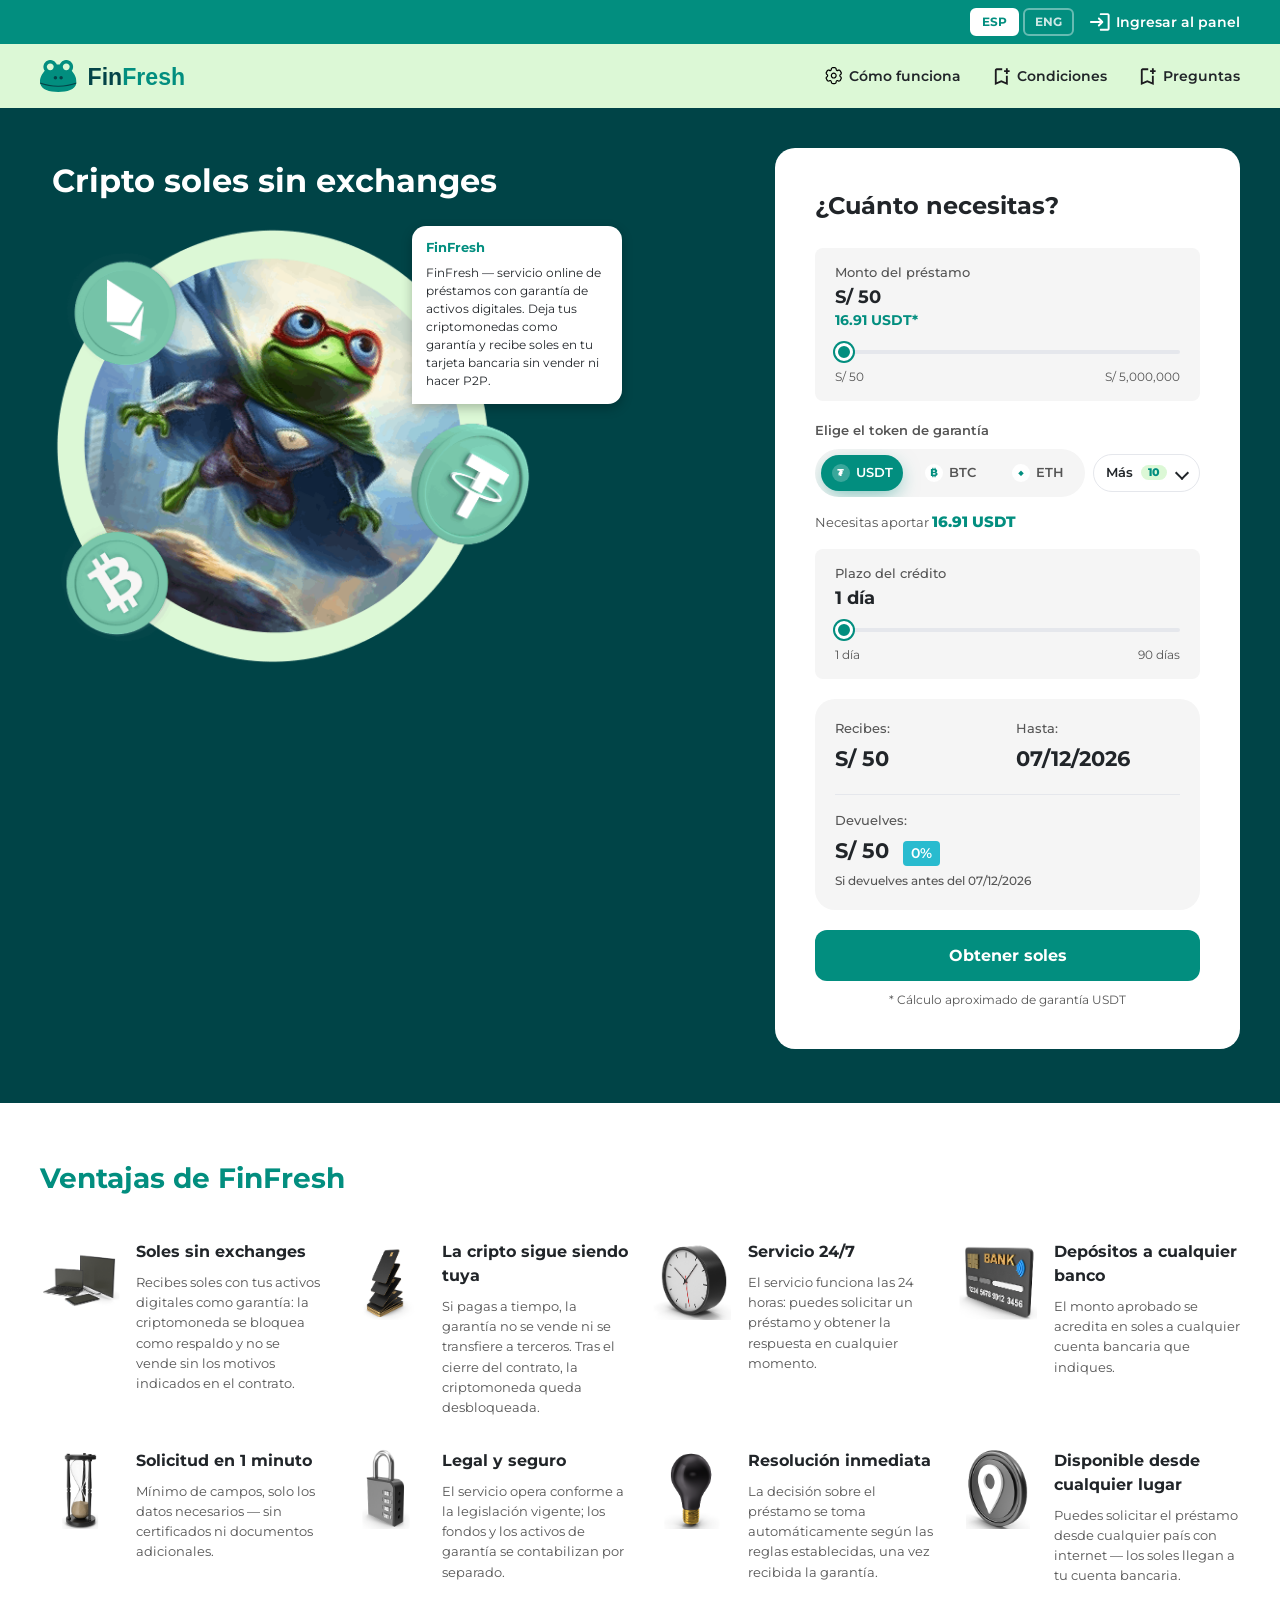
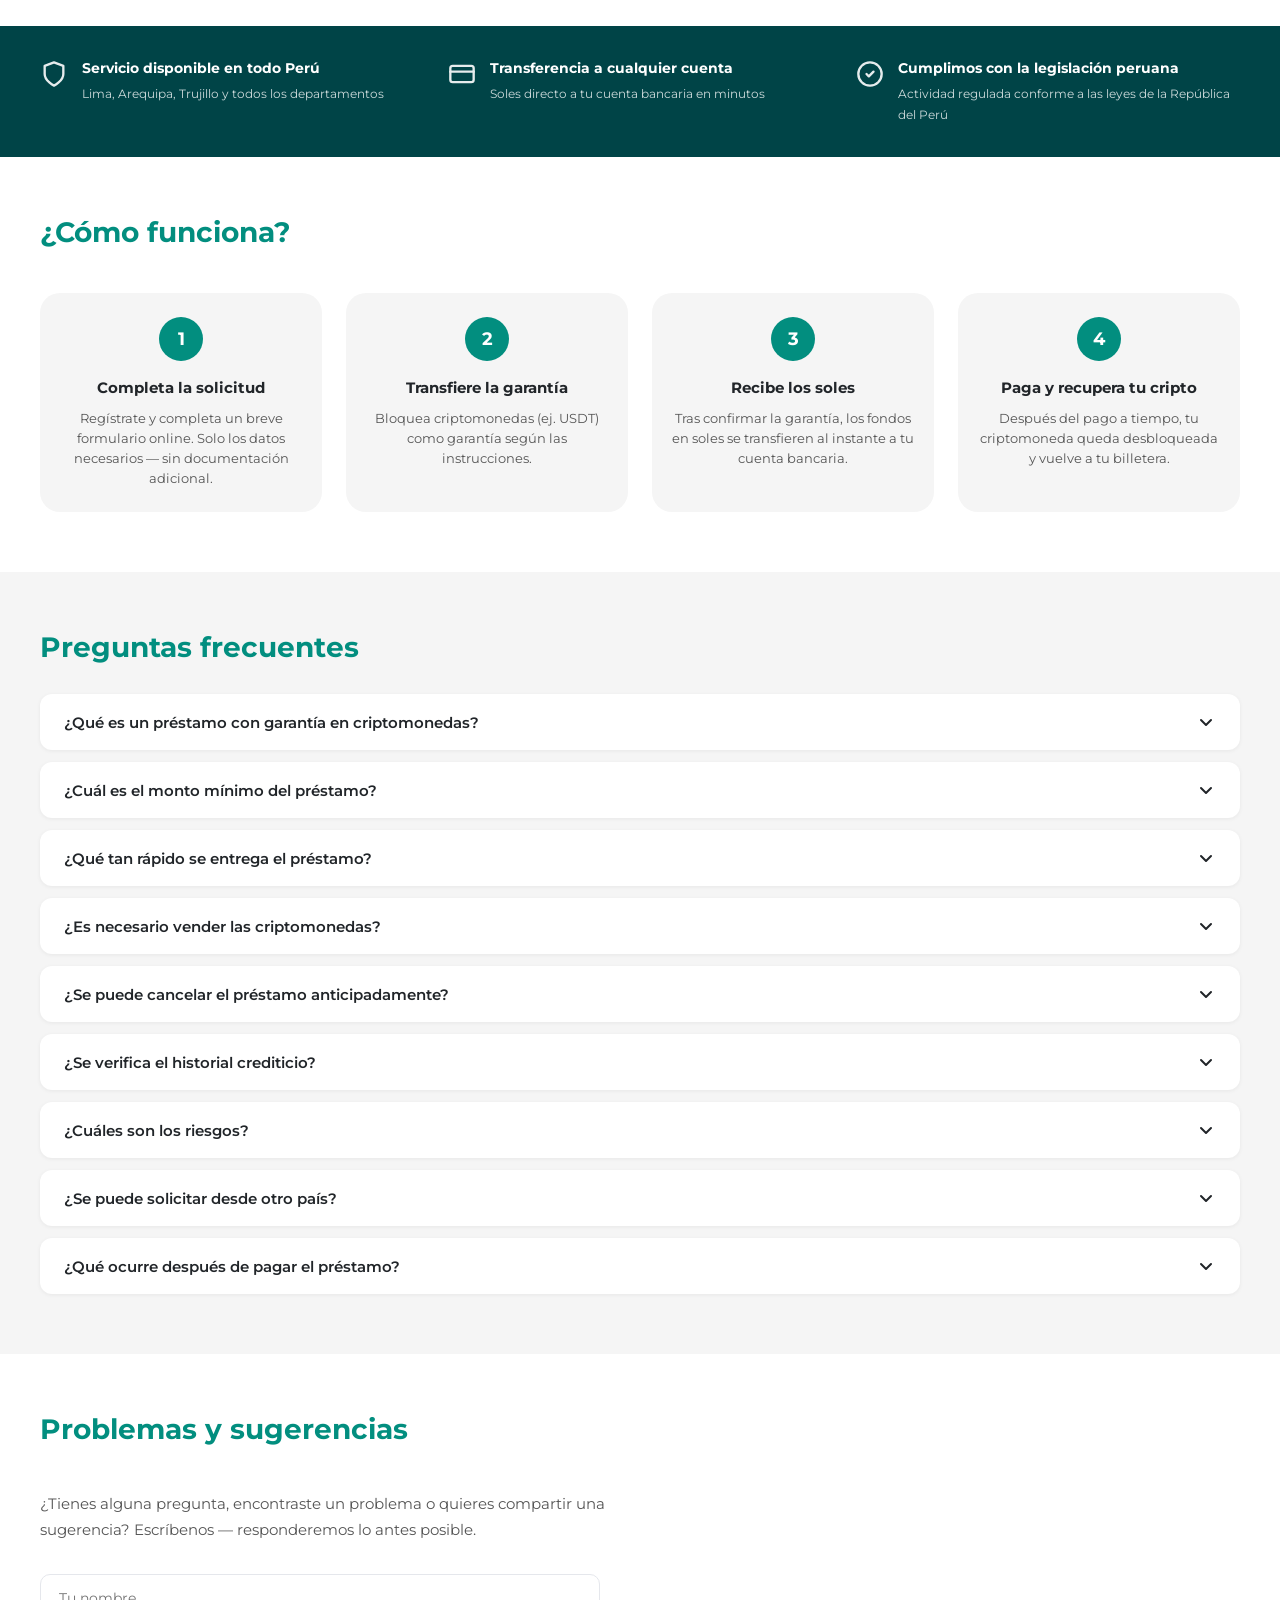
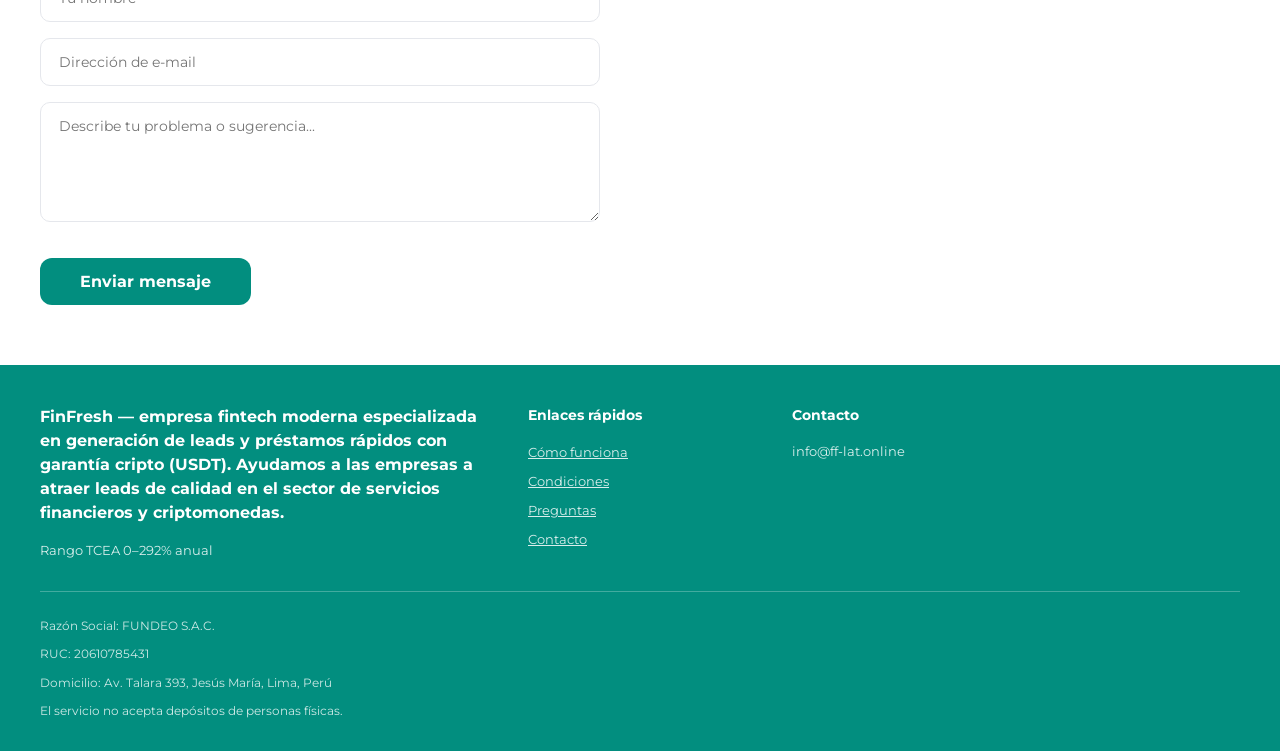
==== commit c74fea88: "Update calculator: min amount S/50, margin 15%, fix collateral ratio - Min loan: S/ 50,000 → S/ 50 (" ====
--- a/index.html
+++ b/index.html
@@ -625,13 +625,13 @@
 
         <div class="calculator__card">
           <div class="title" data-i18n="calc_amount_label">Monto del préstamo</div>
-          <div class="data" id="amountDisplay">S/ 50,000</div>
-          <div class="usdt" id="usdtDisplay">116.53 USDT*</div>
+          <div class="data" id="amountDisplay">S/ 50</div>
+          <div class="usdt" id="usdtDisplay">16.91 USDT*</div>
           <div class="range-wrap">
-            <input type="range" id="amountSlider" min="50000" max="5000000" value="50000" step="50000" oninput="updateCalc();gtagCalcDebounce(this);" />
+            <input type="range" id="amountSlider" min="50" max="5000000" value="50" step="50" oninput="updateCalc();gtagCalcDebounce(this);" />
           </div>
           <div class="range-labels">
-            <span data-i18n="calc_min_amount">S/ 50,000</span>
+            <span data-i18n="calc_min_amount">S/ 50</span>
             <span data-i18n="calc_max_amount">S/ 5,000,000</span>
           </div>
         </div>
@@ -851,7 +851,7 @@
  <span data-i18n="faq2_q">¿Cuál es el monto mínimo del préstamo?</span>
           <svg width="20" height="20" viewBox="0 0 20 20" fill="none"><path d="M5 8l5 5 5-5" stroke="currentColor" stroke-width="2" stroke-linecap="round" stroke-linejoin="round"/></svg>
         </button>
-        <div class="faq-item__answer" data-i18n="faq2_a">El monto mínimo es de S/ 50,000. El rango actualizado siempre se muestra en la calculadora de la página principal.</div>
+        <div class="faq-item__answer" data-i18n="faq2_a">El monto mínimo es de S/ 50. El rango actualizado siempre se muestra en la calculadora de la página principal.</div>
       </div>
 
       <div class="faq-item">
@@ -1132,7 +1132,7 @@
     calc_title:         '¿Cuánto necesitas?',
     calc_amount_label:  'Monto del préstamo',
     calc_term_label:    'Plazo del crédito',
-    calc_min_amount:    'S/ 50,000',
+    calc_min_amount:    'S/ 50',
     calc_max_amount:    'S/ 5,000,000',
     calc_min_term:      '1 día',
     calc_max_term:      '90 días',
@@ -1184,7 +1184,7 @@
     faq1_q:     '¿Qué es un préstamo con garantía en criptomonedas?',
     faq1_a:     'Es un préstamo en soles donde tus activos digitales (ej. USDT) funcionan como garantía. La criptomoneda se bloquea durante la vigencia del contrato y no se vende sin los motivos previstos en la oferta pública.',
     faq2_q:     '¿Cuál es el monto mínimo del préstamo?',
-    faq2_a:     'El monto mínimo es de S/ 50,000. El rango actualizado siempre se muestra en la calculadora de la página principal.',
+    faq2_a:     'El monto mínimo es de S/ 50. El rango actualizado siempre se muestra en la calculadora de la página principal.',
     faq3_q:     '¿Qué tan rápido se entrega el préstamo?',
     faq3_a:     'Con los datos correctos y la garantía depositada, el préstamo suele entregarse en 5–10 minutos: tras la activación, los fondos se transfieren a tu cuenta bancaria.',
     faq4_q:     '¿Es necesario vender las criptomonedas?',
@@ -1268,7 +1268,7 @@
     calc_title:         'How much do you need?',
     calc_amount_label:  'Loan amount',
     calc_term_label:    'Loan term',
-    calc_min_amount:    'S/ 50,000',
+    calc_min_amount:    'S/ 50',
     calc_max_amount:    'S/ 5,000,000',
     calc_min_term:      '1 day',
     calc_max_term:      '90 days',
@@ -1320,7 +1320,7 @@
     faq1_q:     'What is a crypto-backed loan?',
     faq1_a:     'It is a soles loan where your digital assets (e.g. USDT) serve as collateral. The crypto is locked for the duration of the agreement and not sold without grounds stipulated in the public offer.',
     faq2_q:     'What is the minimum loan amount?',
-    faq2_a:     'The minimum loan amount is S/ 50,000. The current range is always shown in the calculator on the main page.',
+    faq2_a:     'The minimum loan amount is S/ 50. The current range is always shown in the calculator on the main page.',
     faq3_q:     'How quickly is the loan issued?',
     faq3_a:     'With correct data and deposited collateral, the loan is usually issued within 5–10 minutes: after activation, funds are transferred to your bank account.',
     faq4_q:     'Do I need to sell my crypto?',
@@ -1485,7 +1485,7 @@
   ];
   var BY_CODE = {};
   CURRENCIES.forEach(function(c){ BY_CODE[c.code] = c; });
-  var COLLATERAL_RATIO = 1.43;
+  var COLLATERAL_RATIO = 1.15;
   var MAIN_TOKENS = ['USDT', 'BTC', 'ETH'];
   var calcState = { currency: 'USDT' };
 
@@ -1603,7 +1603,7 @@
 
     var amount = parseInt(aSlider.value);
     var term   = parseInt(tSlider.value);
-    var aMin = 50000, aMax = 5000000, tMin = 1, tMax = 90;
+    var aMin = 50, aMax = 5000000, tMin = 1, tMax = 90;
 
     aSlider.style.setProperty('--val', ((amount - aMin) / (aMax - aMin) * 100).toFixed(1) + '%');
     tSlider.style.setProperty('--val', ((term - tMin)   / (tMax - tMin) * 100).toFixed(1) + '%');
